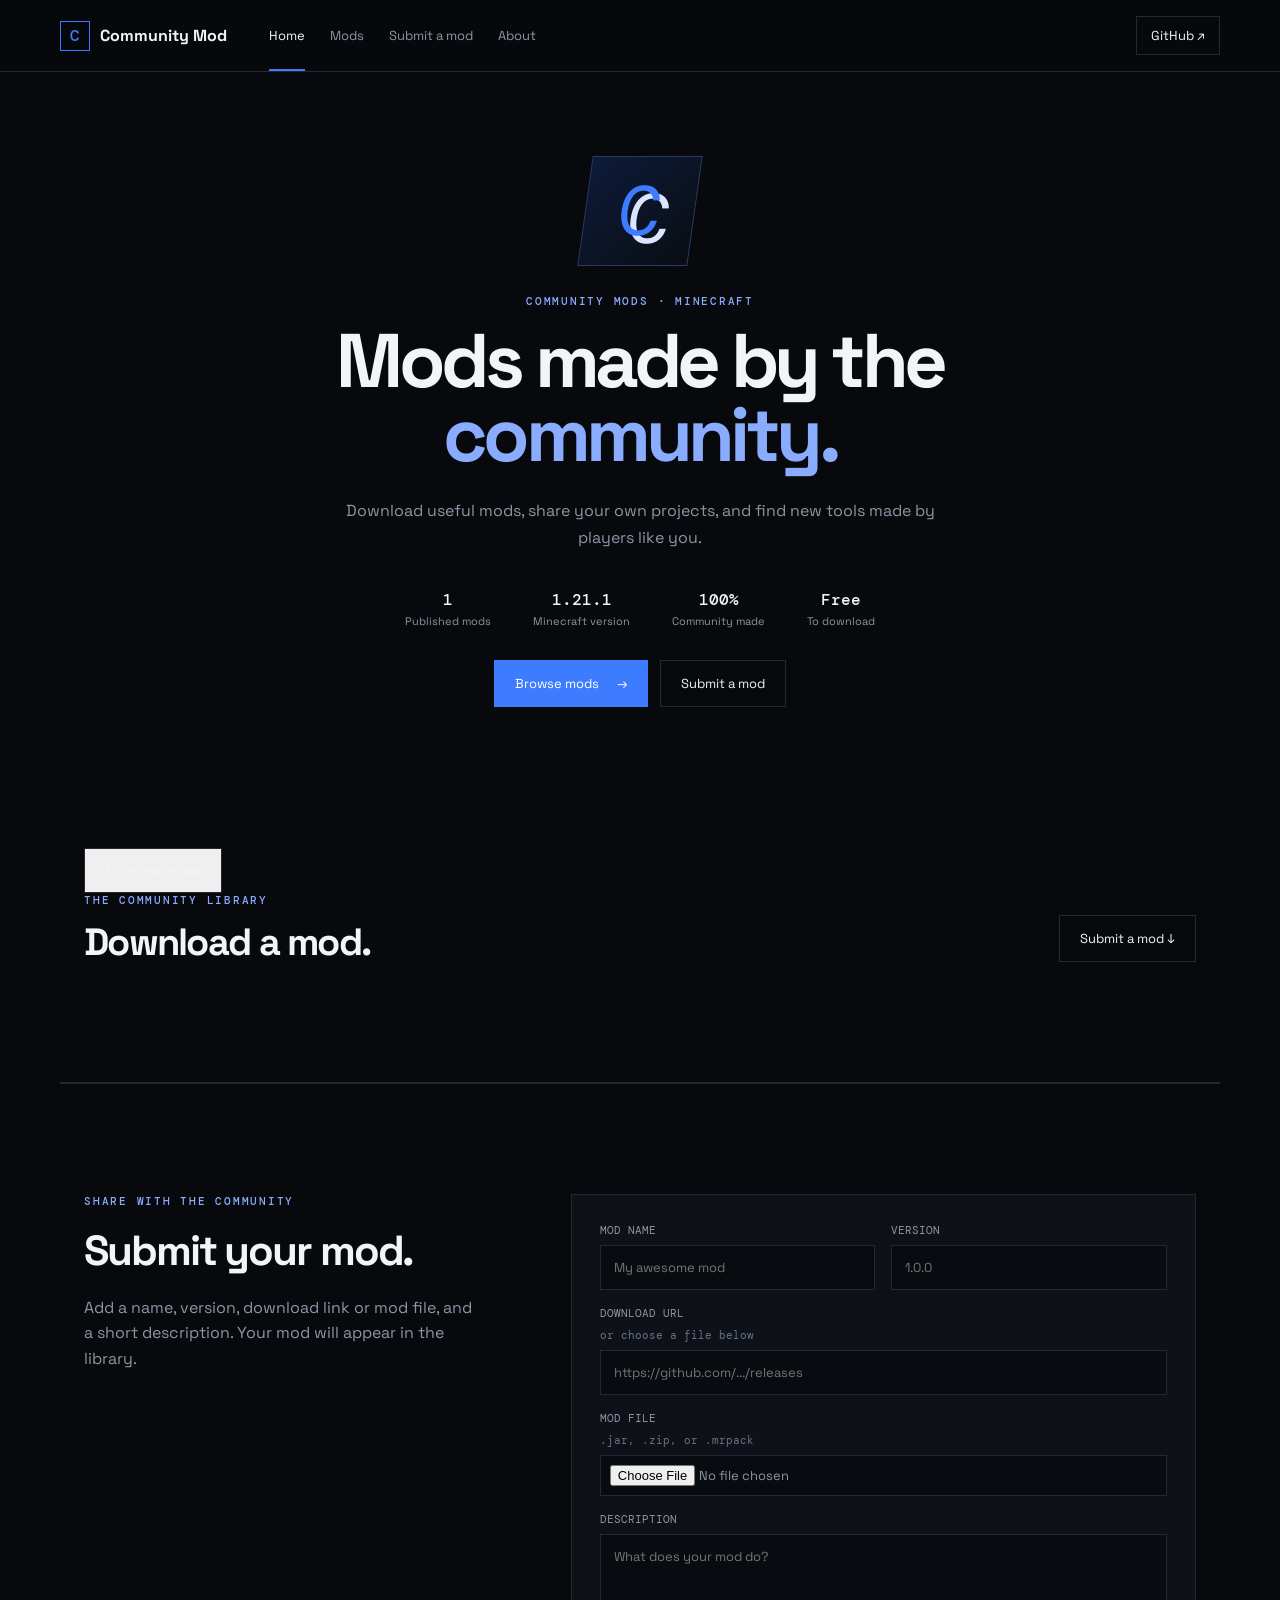
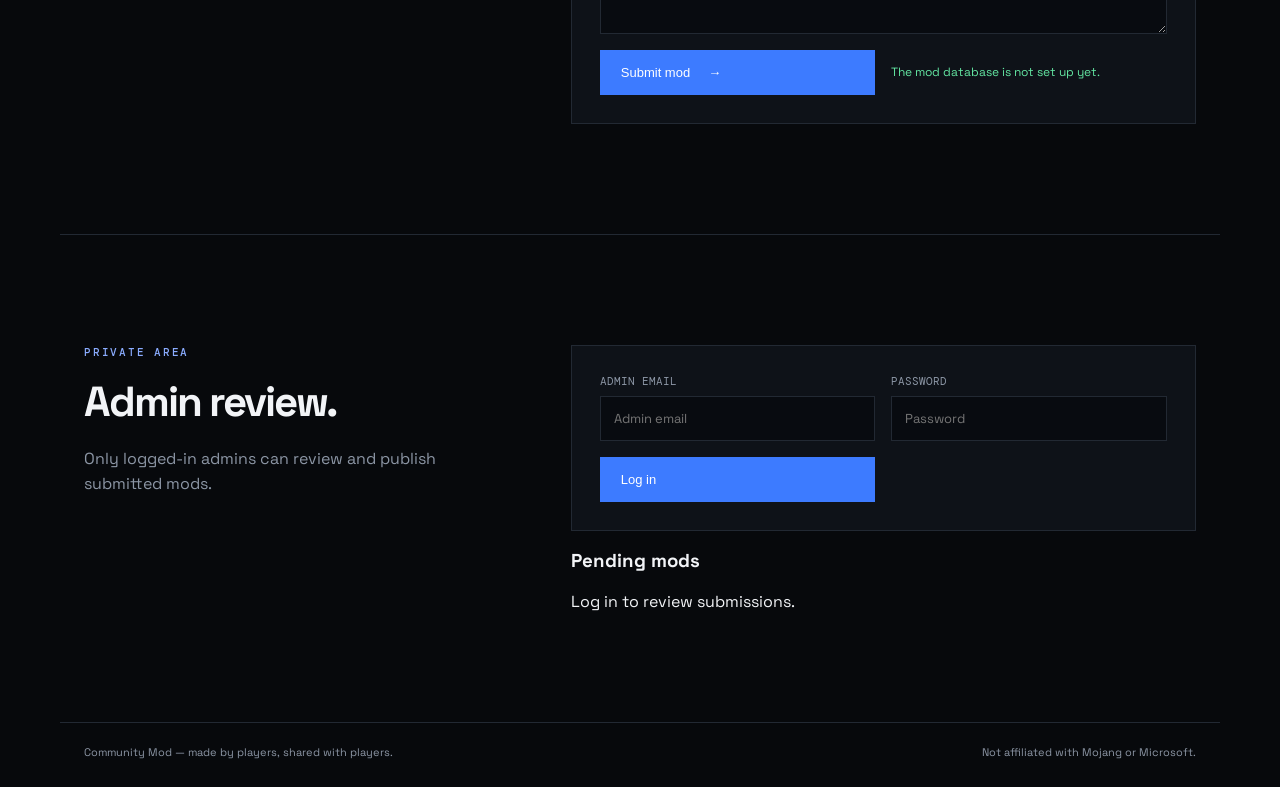
==== index.html @ c3cdc308 "Refresh cached live app code Updated the script version and ensured proper HTML structure." ====
<!doctype html>
<html lang="en">
<head>
  <meta charset="utf-8" /><meta name="viewport" content="width=device-width, initial-scale=1" />
  <meta name="description" content="Community Mod — share and download Minecraft mods." /><title>Community Mod</title>
  <link rel="stylesheet" href="./styles.css" /><link rel="stylesheet" href="./mods.css" /><link rel="stylesheet" href="./submit.css" />
</head>
<body>
  <header class="topbar"><a class="brand" href="#home"><span class="brand-mark">C</span><span>Community Mod</span></a><nav class="nav"><a class="active" href="#home">Home</a><a href="#mods">Mods</a><a href="#submit">Submit a mod</a><a href="#about">About</a><a id="admin-nav" href="#admin" hidden>Admin</a></nav><a class="github-link" href="https://github.com/Alex232324e345/hahah" target="_blank" rel="noreferrer">GitHub ↗</a></header>
  <main>
    <section id="home" class="hero section-shell"><div class="hero-art" aria-hidden="true"><span>C</span></div><p class="eyebrow">COMMUNITY MODS · MINECRAFT</p><h1>Mods made by the<br /><span>community.</span></h1><p class="lede">Download useful mods, share your own projects, and find new tools made by players like you.</p><div class="stats"><div><strong>1</strong><span>Published mods</span></div><div><strong>1.21.1</strong><span>Minecraft version</span></div><div><strong>100%</strong><span>Community made</span></div><div><strong>Free</strong><span>To download</span></div></div><div class="actions"><a class="button primary" href="#mods">Browse mods <span>→</span></a><a class="button ghost" href="#submit">Submit a mod</a></div></section>
    <section id="mods" class="section-shell mods-section"><div class="section-heading"><div><p class="eyebrow">THE COMMUNITY LIBRARY</p><h2>Download a mod.</h2></div><a class="button ghost" href="#submit">Submit a mod ↓</a></div><div id="mod-list" class="mod-list"><article class="mod-card"><div class="mod-icon">SC</div><div class="mod-info"><div class="mod-title"><h3>Sus Chunk Finder</h3><span class="version">v0.1.0</span></div><p>Highlights chunks with likely player activity using growth signals and rotated deepslate detection.</p><div class="tag-row"><span>Meteor</span><span>1.21.1</span><span>Open source</span></div></div><a class="button primary download-button" href="https://github.com/Alex232324e345/hahah/releases" target="_blank" rel="noreferrer">Download ↗</a></article></div></section>
    <section id="submit" class="submit-section section-shell"><div class="submit-copy"><p class="eyebrow">SHARE WITH THE COMMUNITY</p><h2>Submit your mod.</h2><p>Add a name, version, download link or mod file, and a short description. Your mod will appear in the library.</p></div><form id="mod-form" class="mod-form"><label>Mod name<input name="name" required maxlength="50" placeholder="My awesome mod" /></label><label>Version<input name="version" required maxlength="20" placeholder="1.0.0" /></label><label class="full">Download URL <span class="optional">or choose a file below</span><input name="url" type="url" placeholder="https://github.com/.../releases" /></label><label class="full">Mod file <span class="optional">.jar, .zip, or .mrpack</span><input name="file" type="file" accept=".jar,.zip,.mrpack,application/java-archive,application/zip" /></label><label class="full">Description<textarea name="description" required maxlength="180" placeholder="What does your mod do?"></textarea></label><button class="button primary" type="submit">Submit mod <span>→</span></button><p id="form-message" class="form-message" role="status"></p></form></section>
    <section id="admin" class="submit-section section-shell" hidden><div class="submit-copy"><p class="eyebrow">PRIVATE AREA</p><h2>Admin review.</h2><p>Only logged-in admins can review and publish submitted mods.</p></div><div><form id="admin-login" class="mod-form"><label>Admin email<input name="email" type="email" placeholder="Admin email" required /></label><label>Password<input name="password" type="password" placeholder="Password" required /></label><button class="button primary" type="submit">Log in</button><p id="admin-message" class="form-message" role="status"></p></form><div id="admin-review"><h3>Pending mods</h3><div id="pending-mods">Log in to review submissions.</div></div></div></section>
  </main><footer id="about" class="footer section-shell"><span>Community Mod — made by players, shared with players.</span><span>Not affiliated with Mojang or Microsoft.</span></footer><script src="./app.js?v=4"></script>
</body></html>
---- styles.css ----
@import url('https://fonts.googleapis.com/css2?family=DM+Mono:wght@400;500&family=Space+Grotesk:wght@400;500;600;700&display=swap');
:root{--bg:#07090c;--panel:#0e1218;--line:#222933;--muted:#8c96a5;--text:#f2f4f7;--blue:#3d7bff;--blue2:#8aacff;--green:#63e6a2}*{box-sizing:border-box}html{scroll-behavior:smooth}body{margin:0;background:var(--bg);color:var(--text);font-family:'Space Grotesk',system-ui,sans-serif}a{color:inherit;text-decoration:none}.topbar{height:72px;border-bottom:1px solid var(--line);display:flex;align-items:center;gap:42px;padding:0 max(24px,calc((100vw - 1160px)/2));position:sticky;top:0;background:rgba(7,9,12,.9);backdrop-filter:blur(16px);z-index:10}.brand{display:flex;align-items:center;gap:10px;font-weight:700;white-space:nowrap}.brand-mark{display:grid;place-items:center;width:30px;height:30px;border:1px solid var(--blue);color:var(--blue);font-family:'DM Mono',monospace;font-weight:500}.nav{display:flex;gap:25px;align-items:center;flex:1}.nav a,.github-link{font-size:13px;color:var(--muted);transition:color .2s}.nav a:hover,.nav a.active,.github-link:hover{color:var(--text)}.nav a.active{position:relative}.nav a.active:after{content:'';position:absolute;left:0;right:0;height:2px;background:var(--blue);bottom:-27px}.github-link{border:1px solid var(--line);padding:10px 14px;color:var(--text)}.section-shell{max-width:1160px;margin:auto;padding-left:24px;padding-right:24px}.hero{text-align:center;min-height:700px;padding-top:84px}.hero-art{margin:0 auto 28px;width:110px;height:110px;display:grid;place-items:center;font-family:'DM Mono',monospace;font-size:70px;color:var(--blue);text-shadow:10px 8px 0 #dce5ff;border:1px solid #293b61;transform:skew(-8deg);background:linear-gradient(135deg,#0d1b3a,#0a0d12)}.eyebrow{font:500 11px 'DM Mono',monospace;letter-spacing:.16em;color:var(--blue2);text-transform:uppercase;margin:0 0 16px}.hero h1{font-size:clamp(42px,7vw,76px);line-height:.98;letter-spacing:-.06em;margin:0 auto 24px;max-width:800px}.hero h1 span{color:var(--blue2)}.lede{color:var(--muted);line-height:1.7;max-width:590px;margin:0 auto;font-size:16px}.stats{display:flex;justify-content:center;gap:42px;margin:38px 0 32px}.stats div{display:grid;gap:4px}.stats strong{font:500 16px 'DM Mono',monospace}.stats span{font-size:11px;color:var(--muted)}.actions{display:flex;justify-content:center;gap:12px}.button{display:inline-flex;align-items:center;gap:18px;padding:14px 20px;border:1px solid var(--line);font-size:13px;transition:transform .2s,border-color .2s,background .2s}.button:hover{transform:translateY(-2px);border-color:#46649c}.button.primary{background:var(--blue);border-color:var(--blue);color:#fff}.button.primary:hover{background:#568bff}.button.ghost{color:var(--text)}.feature-section{padding-top:76px;padding-bottom:120px}.section-heading{display:flex;justify-content:space-between;align-items:end;gap:20px;margin-bottom:30px}.section-heading h2,.scanner h2,.download h2{font-size:38px;letter-spacing:-.045em;line-height:1.02;margin:0}.feature-grid{display:grid;grid-template-columns:repeat(3,1fr);gap:14px}.feature-card{border:1px solid var(--line);background:var(--panel);padding:26px;min-height:260px;display:flex;flex-direction:column}.feature-card.accent{border-color:#244d9d;background:linear-gradient(145deg,#101a31,#0e1218)}.feature-number{font:500 12px 'DM Mono',monospace;color:var(--blue2);margin-bottom:50px}.feature-card h3{font-size:22px;margin:0 0 12px}.feature-card p,.scanner p,.download p{color:var(--muted);line-height:1.6;font-size:14px;margin:0}.tag-row{display:flex;gap:8px;margin-top:auto;flex-wrap:wrap}.tag-row span{font:11px 'DM Mono',monospace;color:#aeb9c9;border:1px solid var(--line);padding:6px 8px}.scanner{border-top:1px solid var(--line);border-bottom:1px solid var(--line);display:grid;grid-template-columns:1fr 1fr;gap:80px;align-items:center;padding-top:100px;padding-bottom:100px}.scanner h2{margin-bottom:22px}.scanner p{max-width:430px;margin-bottom:24px}.text-link{font:13px 'DM Mono',monospace;color:var(--blue2)}.scanner-panel{border:1px solid var(--line);background:#0a0d12;padding:18px;box-shadow:0 20px 70px rgba(0,0,0,.25)}.panel-top,.panel-bottom{display:flex;justify-content:space-between;color:var(--muted);font:11px 'DM Mono',monospace}.live-dot{color:var(--green)}.map-grid{display:grid;grid-template-columns:repeat(6,1fr);gap:5px;margin:22px 0}.map-grid i{aspect-ratio:1;background:#131a22;border:1px solid #1d2935}.map-grid i.sus{background:rgba(61,123,255,.28);border-color:var(--blue)}.map-grid i.target{background:rgba(99,230,162,.23);border-color:var(--green);box-shadow:0 0 16px rgba(99,230,162,.25)}.panel-bottom b{color:var(--text);font-weight:400}.panel-bottom .blue{color:var(--blue2)}.download{padding-top:100px;padding-bottom:100px}.download-card{border:1px solid #244d9d;background:linear-gradient(120deg,#0f1d3c,#10141b 70%);display:flex;justify-content:space-between;gap:30px;padding:44px}.download h2{margin-bottom:18px}.download p{max-width:470px}.download-actions{display:flex;flex-direction:column;gap:10px;align-items:flex-start;justify-content:center;min-width:220px}.download-actions small{color:var(--muted);font:10px 'DM Mono',monospace;margin-top:8px}.footer{border-top:1px solid var(--line);display:flex;justify-content:space-between;padding-top:22px;padding-bottom:28px;font-size:11px;color:var(--muted)}@media(max-width:800px){.topbar{gap:16px}.nav{display:none}.github-link{margin-left:auto}.hero{padding-top:65px;min-height:auto;padding-bottom:90px}.stats{gap:18px;flex-wrap:wrap}.feature-grid,.scanner{grid-template-columns:1fr}.scanner{gap:40px}.download-card{display:block;padding:28px}.download-actions{margin-top:28px}.footer{display:block}.footer span{display:block;margin-bottom:8px}.section-heading{display:block}.section-heading h2{margin-top:12px}}@media(max-width:480px){.topbar{padding:0 16px}.brand{font-size:13px}.github-link{font-size:11px;padding:8px}.hero h1{font-size:44px}.stats{display:grid;grid-template-columns:1fr 1fr}.section-shell{padding-left:16px;padding-right:16px}.hero-art{width:86px;height:86px;font-size:54px}.actions{flex-direction:column}.button{justify-content:center}}
---- mods.css ----
.mods-section{padding-top:76px;padding-bottom:90px;border-bottom:1px solid var(--line)}
.mod-list{display:grid;gap:14px}.mod-card{display:flex;align-items:center;gap:22px;border:1px solid #244d9d;background:linear-gradient(110deg,#0f1d3c,#0e1218 68%);padding:22px}.mod-icon{display:grid;place-items:center;flex:0 0 64px;height:64px;background:#101a31;border:1px solid var(--blue);color:var(--blue2);font:500 16px 'DM Mono',monospace}.mod-info{flex:1}.mod-title{display:flex;align-items:center;gap:12px}.mod-title h3{font-size:20px;margin:0}.version{font:11px 'DM Mono',monospace;color:var(--green);border:1px solid #255c46;padding:5px 7px}.mod-info p{color:var(--muted);font-size:14px;line-height:1.5;margin:8px 0 13px}.download-button{white-space:nowrap}.empty-mod{display:flex;align-items:center;gap:18px;border:1px dashed var(--line);padding:20px 22px;color:var(--muted)}.empty-mod>span{font-size:28px;color:var(--blue2)}.empty-mod strong{display:block;color:var(--text);font-size:14px}.empty-mod p{font-size:12px;margin:5px 0 0}.empty-mod .text-link{margin-left:auto;white-space:nowrap}
@media(max-width:800px){.mod-card{align-items:flex-start;flex-wrap:wrap}.download-button{margin-left:86px}.empty-mod{align-items:flex-start;flex-wrap:wrap}.empty-mod .text-link{margin-left:0}}
---- submit.css ----
.submit-section{display:grid;grid-template-columns:.8fr 1.2fr;gap:70px;padding-top:110px;padding-bottom:110px;border-top:1px solid var(--line)}.submit-copy h2{font-size:42px;letter-spacing:-.05em;margin:0 0 18px}.submit-copy>p:last-child{max-width:390px;color:var(--muted);line-height:1.6}.mod-form{display:grid;grid-template-columns:1fr 1fr;gap:16px;padding:28px;border:1px solid var(--line);background:var(--panel)}.mod-form label{display:grid;gap:8px;color:var(--muted);font:11px 'DM Mono',monospace;text-transform:uppercase}.mod-form label.full{grid-column:1/-1}.mod-form input,.mod-form textarea{width:100%;border:1px solid var(--line);background:#080b10;color:var(--text);padding:13px;font:13px 'Space Grotesk',sans-serif;outline:none}.mod-form input[type=file]{padding:9px;color:var(--muted)}.mod-form textarea{min-height:100px;resize:vertical}.mod-form input:focus,.mod-form textarea:focus{border-color:var(--blue)}.optional{color:#667384;text-transform:none}.form-message{color:var(--green);font-size:12px;align-self:center;margin:0}.user-mod{border-color:#315dba}
@media(max-width:800px){.submit-section{grid-template-columns:1fr;gap:35px}.mod-form{grid-template-columns:1fr}.mod-form label.full{grid-column:auto}}
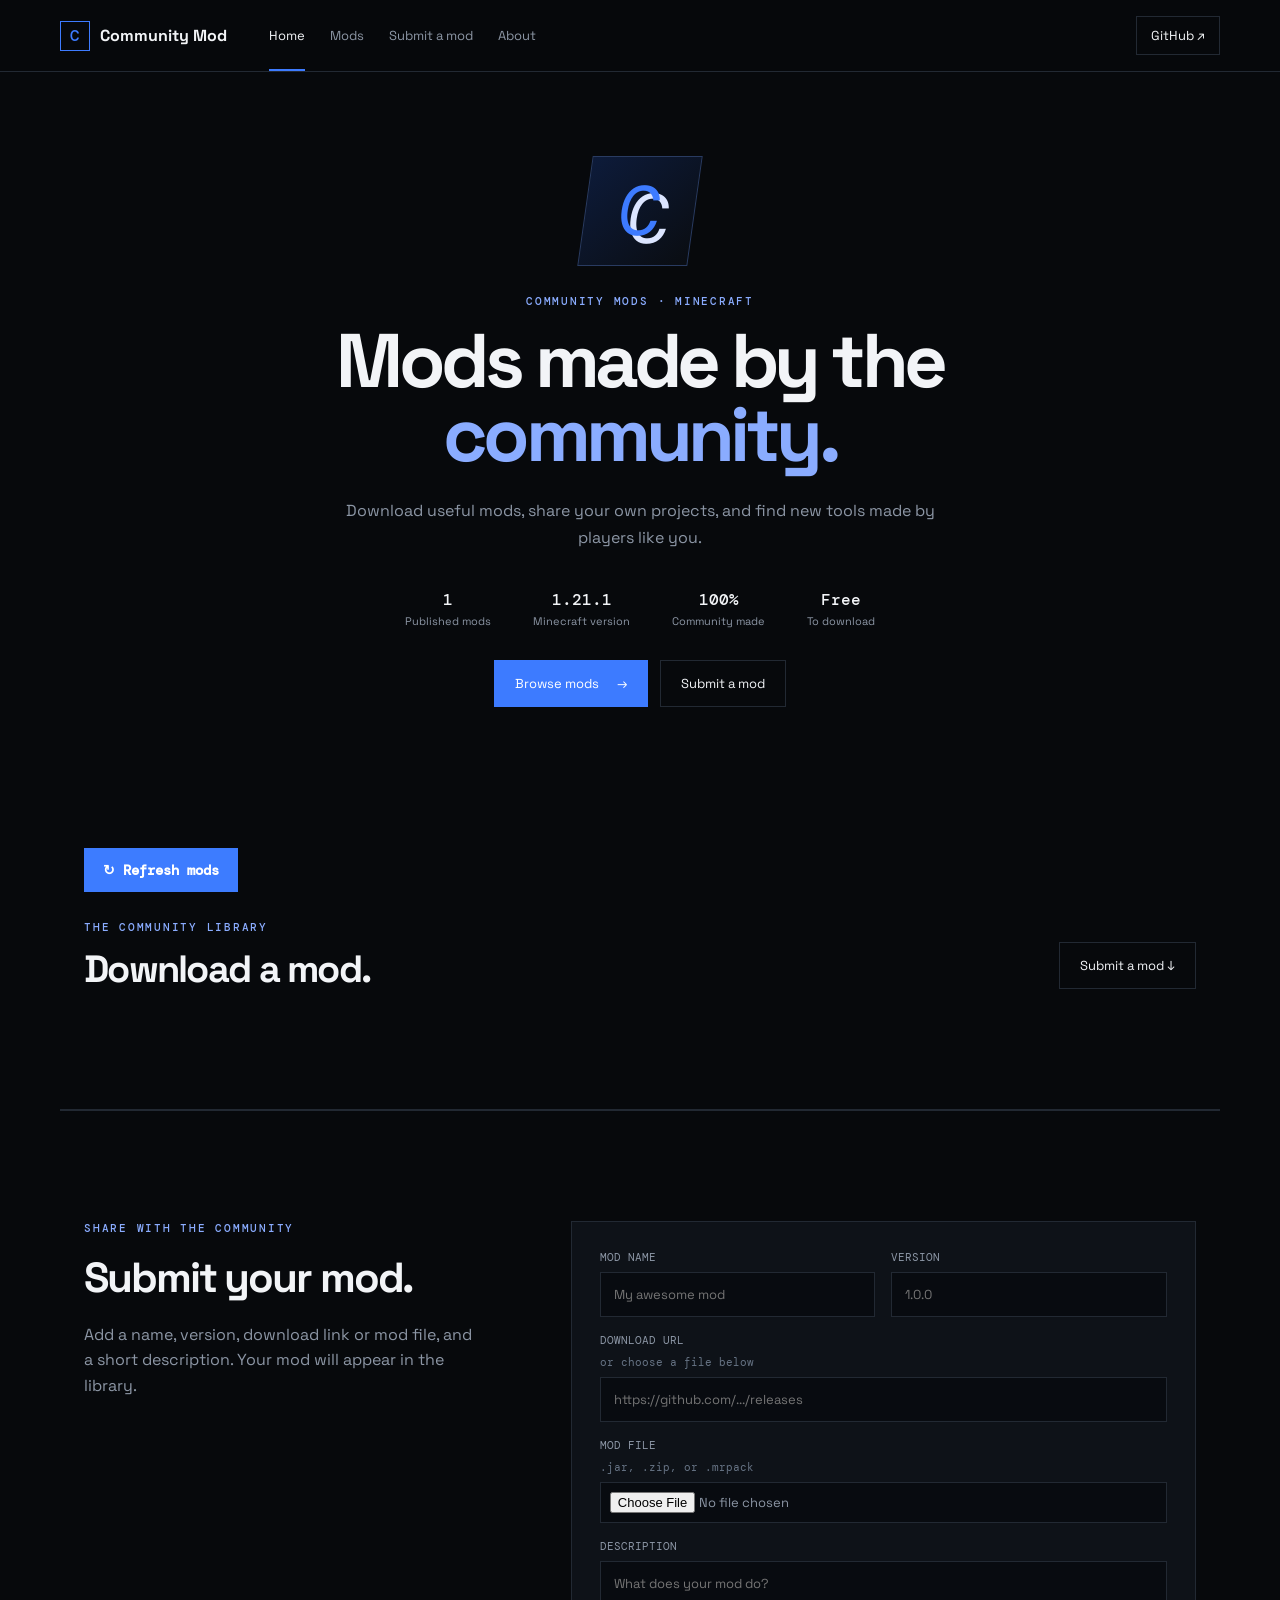
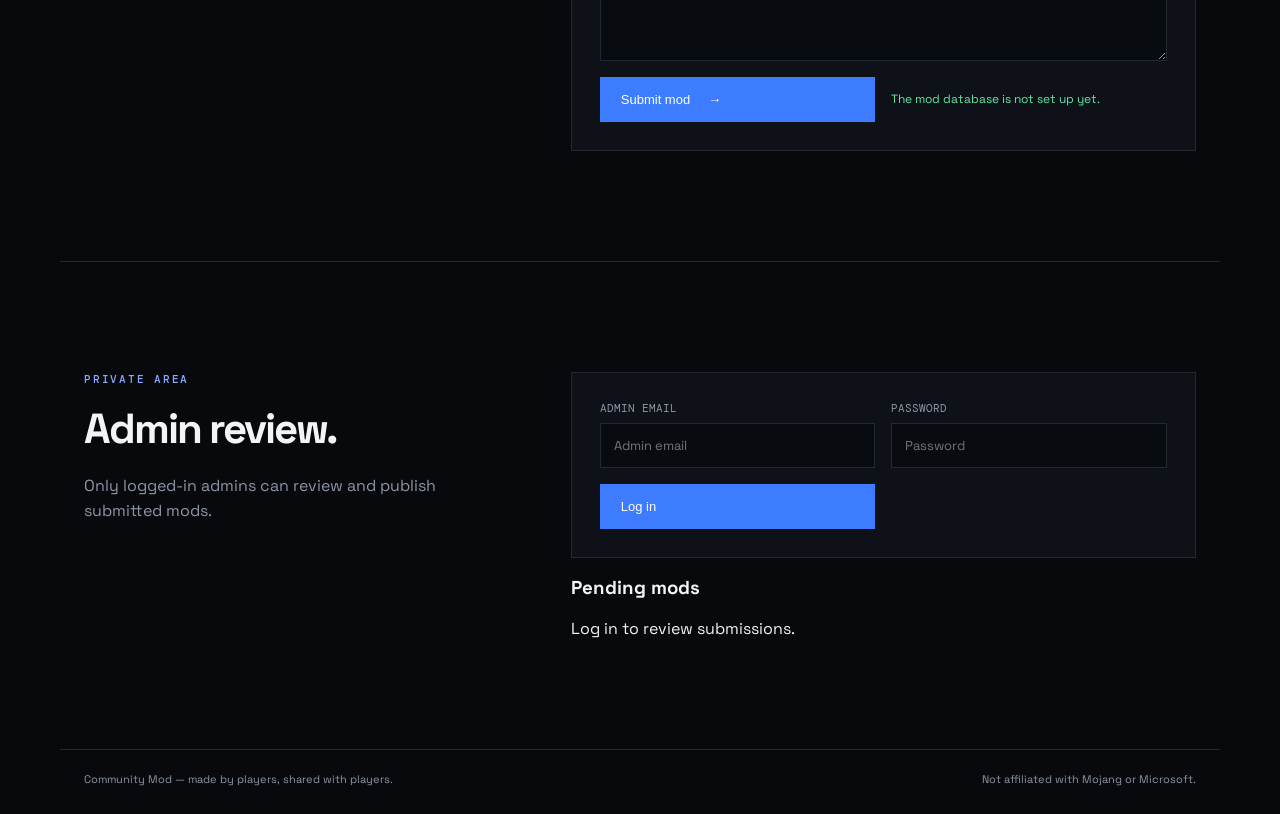
==== commit 2a27bb7e: "Update app.js version and fix neLoad styled refresh buttonwline in index.html Updated the script ver" ====
--- a/index.html
+++ b/index.html
@@ -12,5 +12,5 @@
     <section id="mods" class="section-shell mods-section"><div class="section-heading"><div><p class="eyebrow">THE COMMUNITY LIBRARY</p><h2>Download a mod.</h2></div><a class="button ghost" href="#submit">Submit a mod ↓</a></div><div id="mod-list" class="mod-list"><article class="mod-card"><div class="mod-icon">SC</div><div class="mod-info"><div class="mod-title"><h3>Sus Chunk Finder</h3><span class="version">v0.1.0</span></div><p>Highlights chunks with likely player activity using growth signals and rotated deepslate detection.</p><div class="tag-row"><span>Meteor</span><span>1.21.1</span><span>Open source</span></div></div><a class="button primary download-button" href="https://github.com/Alex232324e345/hahah/releases" target="_blank" rel="noreferrer">Download ↗</a></article></div></section>
     <section id="submit" class="submit-section section-shell"><div class="submit-copy"><p class="eyebrow">SHARE WITH THE COMMUNITY</p><h2>Submit your mod.</h2><p>Add a name, version, download link or mod file, and a short description. Your mod will appear in the library.</p></div><form id="mod-form" class="mod-form"><label>Mod name<input name="name" required maxlength="50" placeholder="My awesome mod" /></label><label>Version<input name="version" required maxlength="20" placeholder="1.0.0" /></label><label class="full">Download URL <span class="optional">or choose a file below</span><input name="url" type="url" placeholder="https://github.com/.../releases" /></label><label class="full">Mod file <span class="optional">.jar, .zip, or .mrpack</span><input name="file" type="file" accept=".jar,.zip,.mrpack,application/java-archive,application/zip" /></label><label class="full">Description<textarea name="description" required maxlength="180" placeholder="What does your mod do?"></textarea></label><button class="button primary" type="submit">Submit mod <span>→</span></button><p id="form-message" class="form-message" role="status"></p></form></section>
     <section id="admin" class="submit-section section-shell" hidden><div class="submit-copy"><p class="eyebrow">PRIVATE AREA</p><h2>Admin review.</h2><p>Only logged-in admins can review and publish submitted mods.</p></div><div><form id="admin-login" class="mod-form"><label>Admin email<input name="email" type="email" placeholder="Admin email" required /></label><label>Password<input name="password" type="password" placeholder="Password" required /></label><button class="button primary" type="submit">Log in</button><p id="admin-message" class="form-message" role="status"></p></form><div id="admin-review"><h3>Pending mods</h3><div id="pending-mods">Log in to review submissions.</div></div></div></section>
-  </main><footer id="about" class="footer section-shell"><span>Community Mod — made by players, shared with players.</span><span>Not affiliated with Mojang or Microsoft.</span></footer><script src="./app.js?v=4"></script>
+  </main><footer id="about" class="footer section-shell"><span>Community Mod — made by players, shared with players.</span><span>Not affiliated with Mojang or Microsoft.</span></footer><script src="./app.js?v=5"></script>
 </body></html>
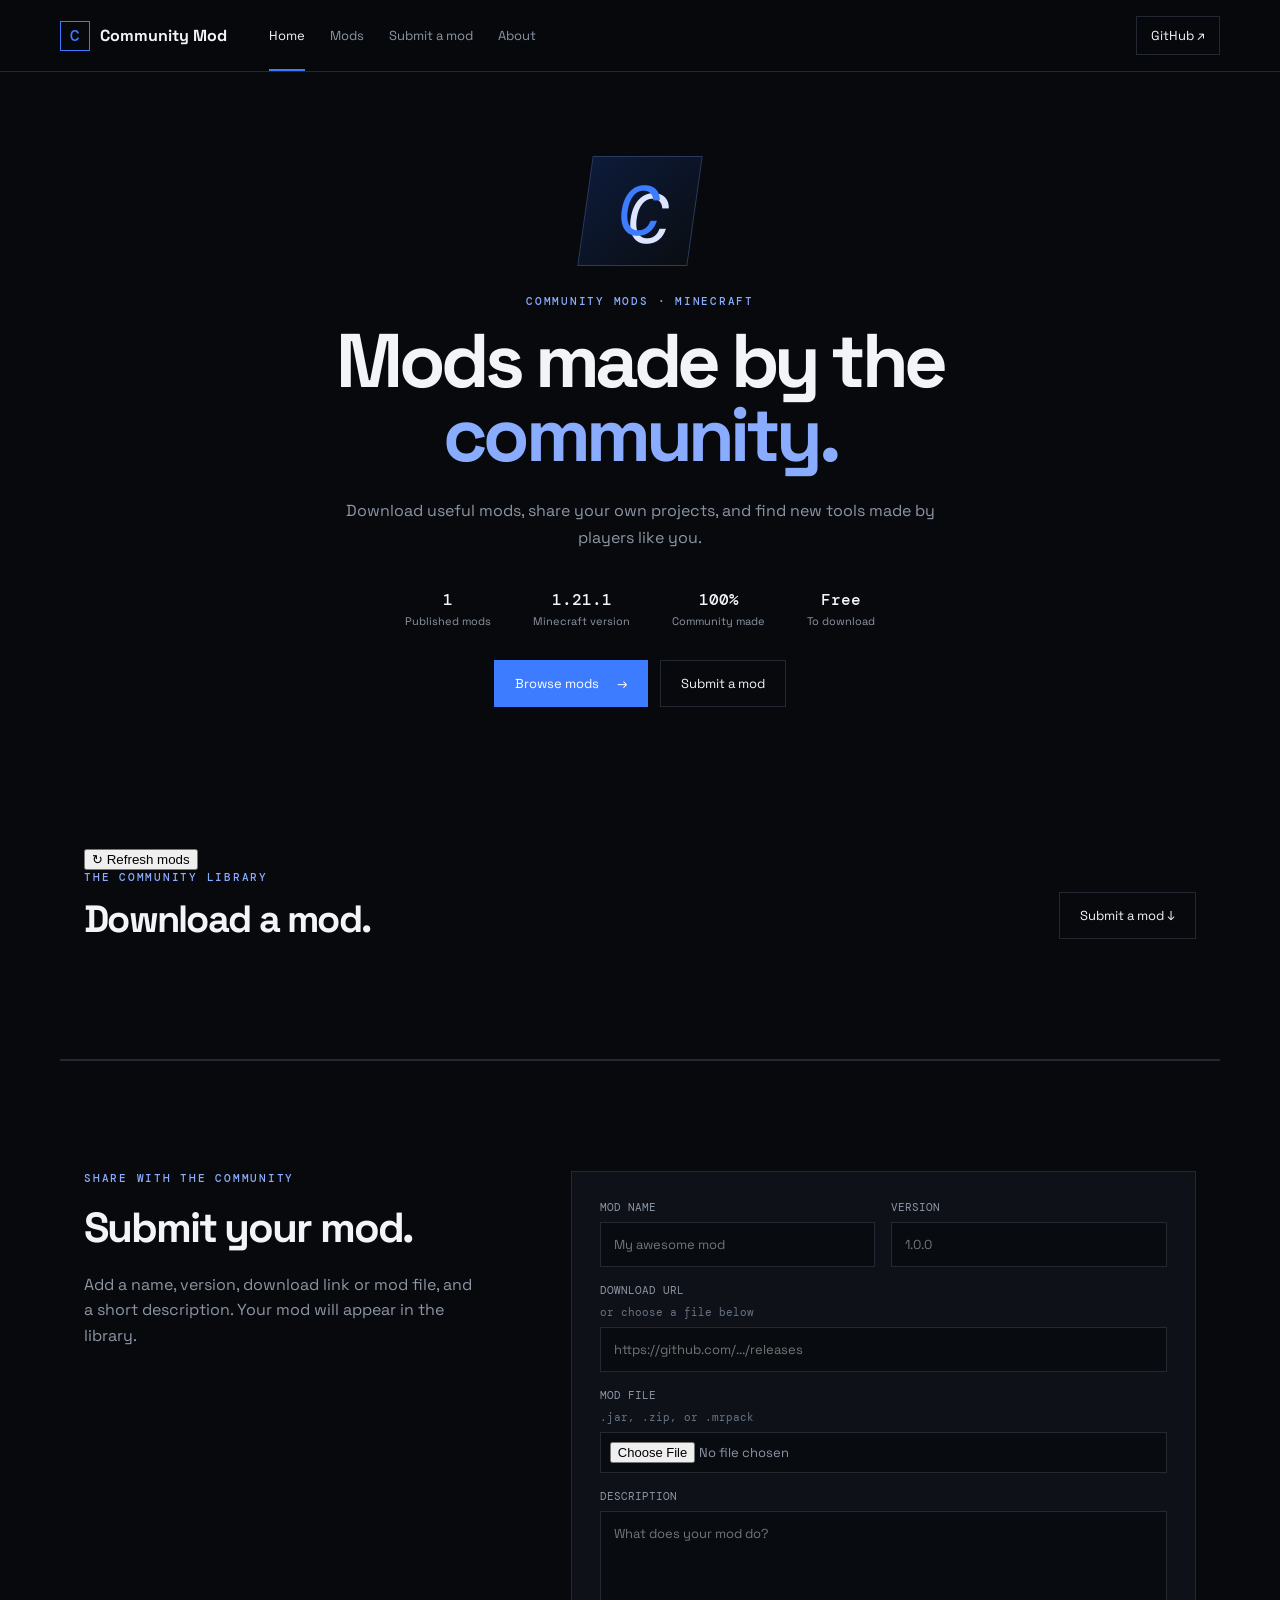
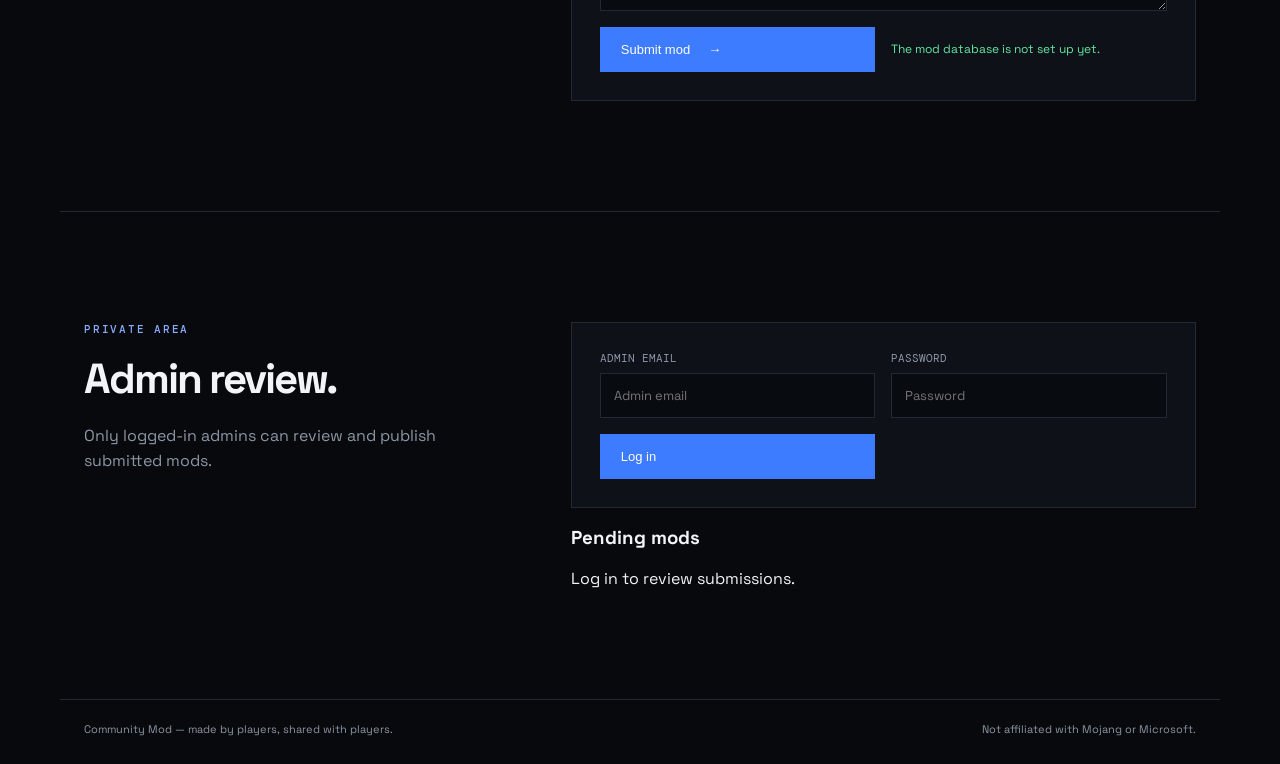
==== commit 3b34afdf: "Load hardened frontend" ====
--- a/index.html
+++ b/index.html
@@ -1,16 +1 @@
-<!doctype html>
-<html lang="en">
-<head>
-  <meta charset="utf-8" /><meta name="viewport" content="width=device-width, initial-scale=1" />
-  <meta name="description" content="Community Mod — share and download Minecraft mods." /><title>Community Mod</title>
-  <link rel="stylesheet" href="./styles.css" /><link rel="stylesheet" href="./mods.css" /><link rel="stylesheet" href="./submit.css" />
-</head>
-<body>
-  <header class="topbar"><a class="brand" href="#home"><span class="brand-mark">C</span><span>Community Mod</span></a><nav class="nav"><a class="active" href="#home">Home</a><a href="#mods">Mods</a><a href="#submit">Submit a mod</a><a href="#about">About</a><a id="admin-nav" href="#admin" hidden>Admin</a></nav><a class="github-link" href="https://github.com/Alex232324e345/hahah" target="_blank" rel="noreferrer">GitHub ↗</a></header>
-  <main>
-    <section id="home" class="hero section-shell"><div class="hero-art" aria-hidden="true"><span>C</span></div><p class="eyebrow">COMMUNITY MODS · MINECRAFT</p><h1>Mods made by the<br /><span>community.</span></h1><p class="lede">Download useful mods, share your own projects, and find new tools made by players like you.</p><div class="stats"><div><strong>1</strong><span>Published mods</span></div><div><strong>1.21.1</strong><span>Minecraft version</span></div><div><strong>100%</strong><span>Community made</span></div><div><strong>Free</strong><span>To download</span></div></div><div class="actions"><a class="button primary" href="#mods">Browse mods <span>→</span></a><a class="button ghost" href="#submit">Submit a mod</a></div></section>
-    <section id="mods" class="section-shell mods-section"><div class="section-heading"><div><p class="eyebrow">THE COMMUNITY LIBRARY</p><h2>Download a mod.</h2></div><a class="button ghost" href="#submit">Submit a mod ↓</a></div><div id="mod-list" class="mod-list"><article class="mod-card"><div class="mod-icon">SC</div><div class="mod-info"><div class="mod-title"><h3>Sus Chunk Finder</h3><span class="version">v0.1.0</span></div><p>Highlights chunks with likely player activity using growth signals and rotated deepslate detection.</p><div class="tag-row"><span>Meteor</span><span>1.21.1</span><span>Open source</span></div></div><a class="button primary download-button" href="https://github.com/Alex232324e345/hahah/releases" target="_blank" rel="noreferrer">Download ↗</a></article></div></section>
-    <section id="submit" class="submit-section section-shell"><div class="submit-copy"><p class="eyebrow">SHARE WITH THE COMMUNITY</p><h2>Submit your mod.</h2><p>Add a name, version, download link or mod file, and a short description. Your mod will appear in the library.</p></div><form id="mod-form" class="mod-form"><label>Mod name<input name="name" required maxlength="50" placeholder="My awesome mod" /></label><label>Version<input name="version" required maxlength="20" placeholder="1.0.0" /></label><label class="full">Download URL <span class="optional">or choose a file below</span><input name="url" type="url" placeholder="https://github.com/.../releases" /></label><label class="full">Mod file <span class="optional">.jar, .zip, or .mrpack</span><input name="file" type="file" accept=".jar,.zip,.mrpack,application/java-archive,application/zip" /></label><label class="full">Description<textarea name="description" required maxlength="180" placeholder="What does your mod do?"></textarea></label><button class="button primary" type="submit">Submit mod <span>→</span></button><p id="form-message" class="form-message" role="status"></p></form></section>
-    <section id="admin" class="submit-section section-shell" hidden><div class="submit-copy"><p class="eyebrow">PRIVATE AREA</p><h2>Admin review.</h2><p>Only logged-in admins can review and publish submitted mods.</p></div><div><form id="admin-login" class="mod-form"><label>Admin email<input name="email" type="email" placeholder="Admin email" required /></label><label>Password<input name="password" type="password" placeholder="Password" required /></label><button class="button primary" type="submit">Log in</button><p id="admin-message" class="form-message" role="status"></p></form><div id="admin-review"><h3>Pending mods</h3><div id="pending-mods">Log in to review submissions.</div></div></div></section>
-  </main><footer id="about" class="footer section-shell"><span>Community Mod — made by players, shared with players.</span><span>Not affiliated with Mojang or Microsoft.</span></footer><script src="./app.js?v=5"></script>
-</body></html>
+<!doctype html><html lang="en"><head><meta charset="utf-8"><meta name="viewport" content="width=device-width,initial-scale=1"><meta name="description" content="Community Mod — share and download Minecraft mods."><title>Community Mod</title><link rel="stylesheet" href="./styles.css"><link rel="stylesheet" href="./mods.css"><link rel="stylesheet" href="./submit.css"></head><body><header class="topbar"><a class="brand" href="#home"><span class="brand-mark">C</span><span>Community Mod</span></a><nav class="nav"><a class="active" href="#home">Home</a><a href="#mods">Mods</a><a href="#submit">Submit a mod</a><a href="#about">About</a><a id="admin-nav" href="#admin" hidden>Admin</a></nav><a class="github-link" href="https://github.com/Alex232324e345/hahah" target="_blank" rel="noreferrer">GitHub ↗</a></header><main><section id="home" class="hero section-shell"><div class="hero-art" aria-hidden="true"><span>C</span></div><p class="eyebrow">COMMUNITY MODS · MINECRAFT</p><h1>Mods made by the<br><span>community.</span></h1><p class="lede">Download useful mods, share your own projects, and find new tools made by players like you.</p><div class="stats"><div><strong>1</strong><span>Published mods</span></div><div><strong>1.21.1</strong><span>Minecraft version</span></div><div><strong>100%</strong><span>Community made</span></div><div><strong>Free</strong><span>To download</span></div></div><div class="actions"><a class="button primary" href="#mods">Browse mods <span>→</span></a><a class="button ghost" href="#submit">Submit a mod</a></div></section><section id="mods" class="section-shell mods-section"><div class="section-heading"><div><p class="eyebrow">THE COMMUNITY LIBRARY</p><h2>Download a mod.</h2></div><a class="button ghost" href="#submit">Submit a mod ↓</a></div><div id="mod-list" class="mod-list"><article class="mod-card"><div class="mod-icon">SC</div><div class="mod-info"><div class="mod-title"><h3>Sus Chunk Finder</h3><span class="version">v0.1.0</span></div><p>Highlights chunks with likely player activity using growth signals and rotated deepslate detection.</p><div class="tag-row"><span>Meteor</span><span>1.21.1</span><span>Open source</span></div></div><a class="button primary download-button" href="https://github.com/Alex232324e345/hahah/releases" target="_blank" rel="noreferrer">Download ↗</a></article></div></section><section id="submit" class="submit-section section-shell"><div class="submit-copy"><p class="eyebrow">SHARE WITH THE COMMUNITY</p><h2>Submit your mod.</h2><p>Add a name, version, download link or mod file, and a short description. Your mod will appear in the library.</p></div><form id="mod-form" class="mod-form"><label>Mod name<input name="name" required maxlength="50" placeholder="My awesome mod"></label><label>Version<input name="version" required maxlength="20" placeholder="1.0.0"></label><label class="full">Download URL <span class="optional">or choose a file below</span><input name="url" type="url" placeholder="https://github.com/.../releases"></label><label class="full">Mod file <span class="optional">.jar, .zip, or .mrpack</span><input name="file" type="file" accept=".jar,.zip,.mrpack,application/java-archive,application/zip"></label><label class="full">Description<textarea name="description" required maxlength="180" placeholder="What does your mod do?"></textarea></label><button class="button primary" type="submit">Submit mod <span>→</span></button><p id="form-message" class="form-message" role="status"></p></form></section><section id="admin" class="submit-section section-shell" hidden><div class="submit-copy"><p class="eyebrow">PRIVATE AREA</p><h2>Admin review.</h2><p>Only logged-in admins can review and publish submitted mods.</p></div><div><form id="admin-login" class="mod-form"><label>Admin email<input name="email" type="email" placeholder="Admin email" required></label><label>Password<input name="password" type="password" placeholder="Password" required></label><button class="button primary" type="submit">Log in</button><p id="admin-message" class="form-message" role="status"></p></form><div id="admin-review"><h3>Pending mods</h3><div id="pending-mods">Log in to review submissions.</div></div></div></section></main><footer id="about" class="footer section-shell"><span>Community Mod — made by players, shared with players.</span><span>Not affiliated with Mojang or Microsoft.</span></footer><script src="./app.js?v=7"></script></body></html>
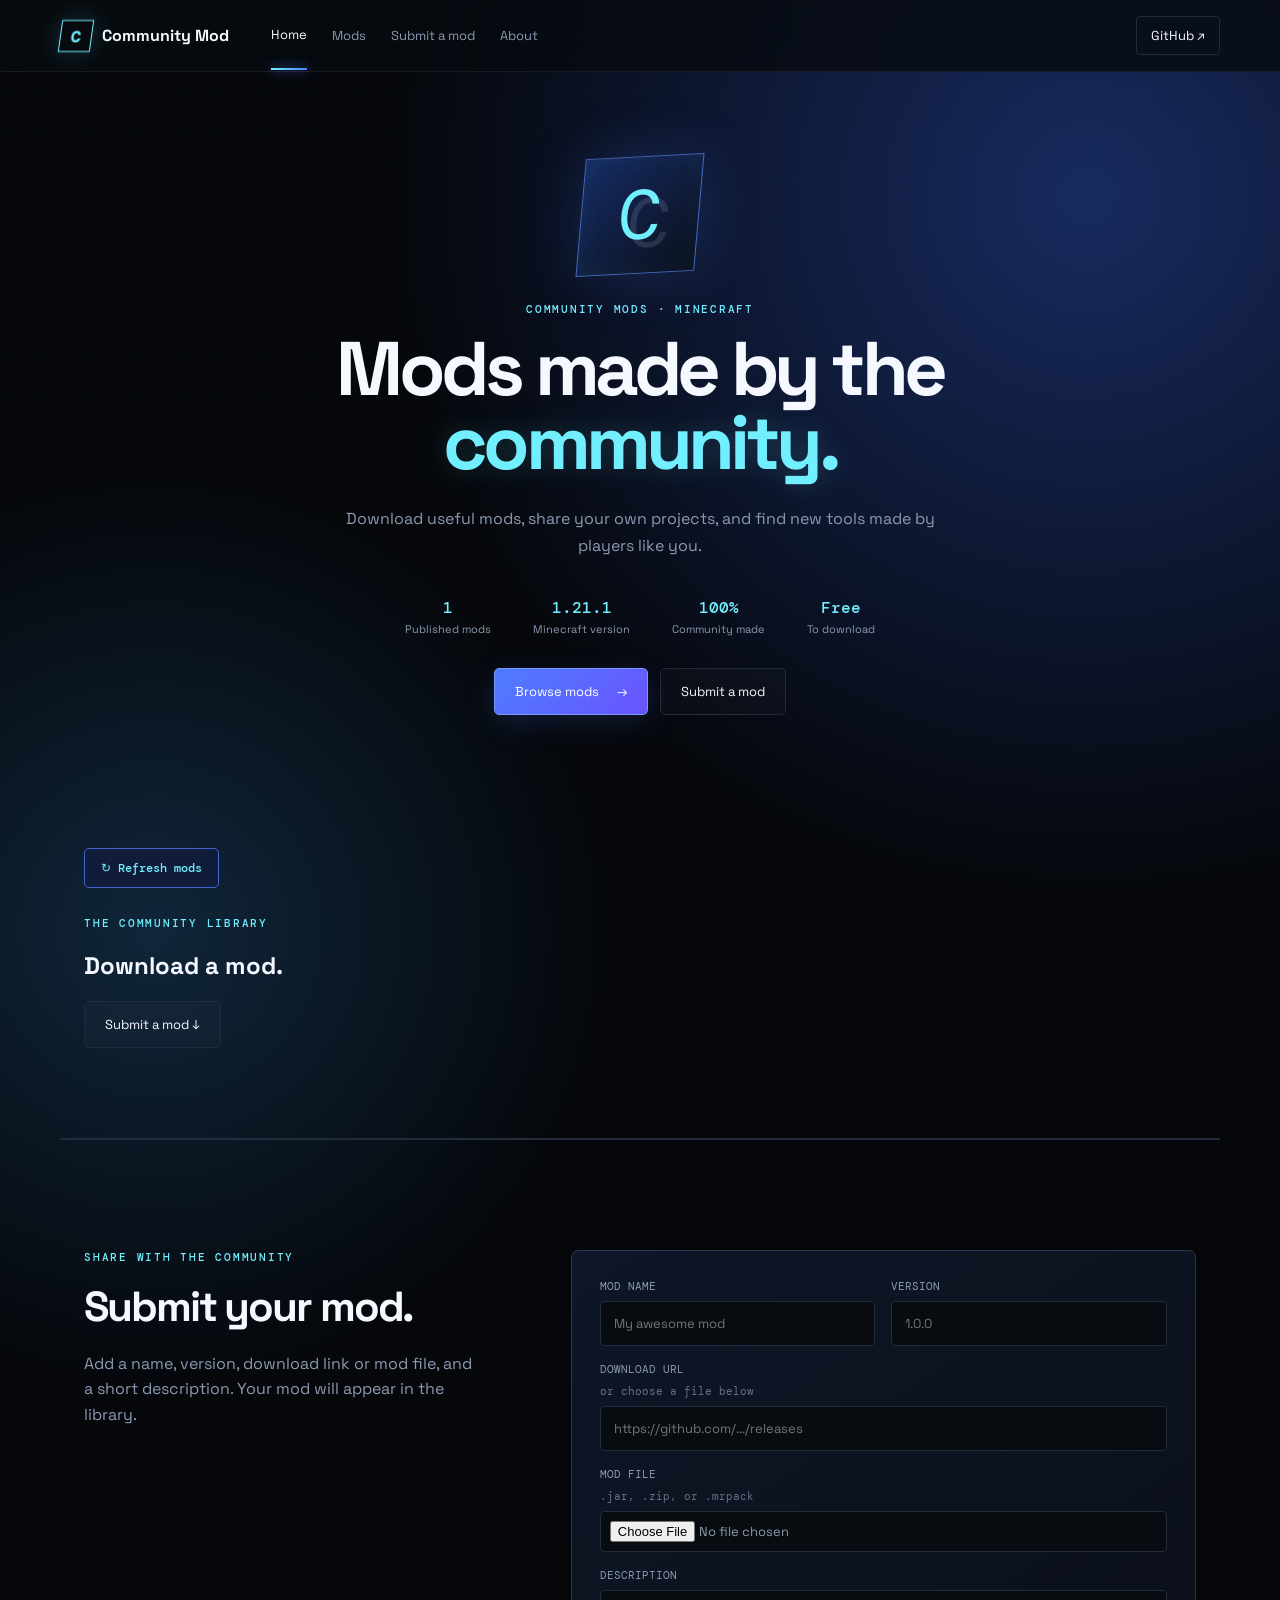
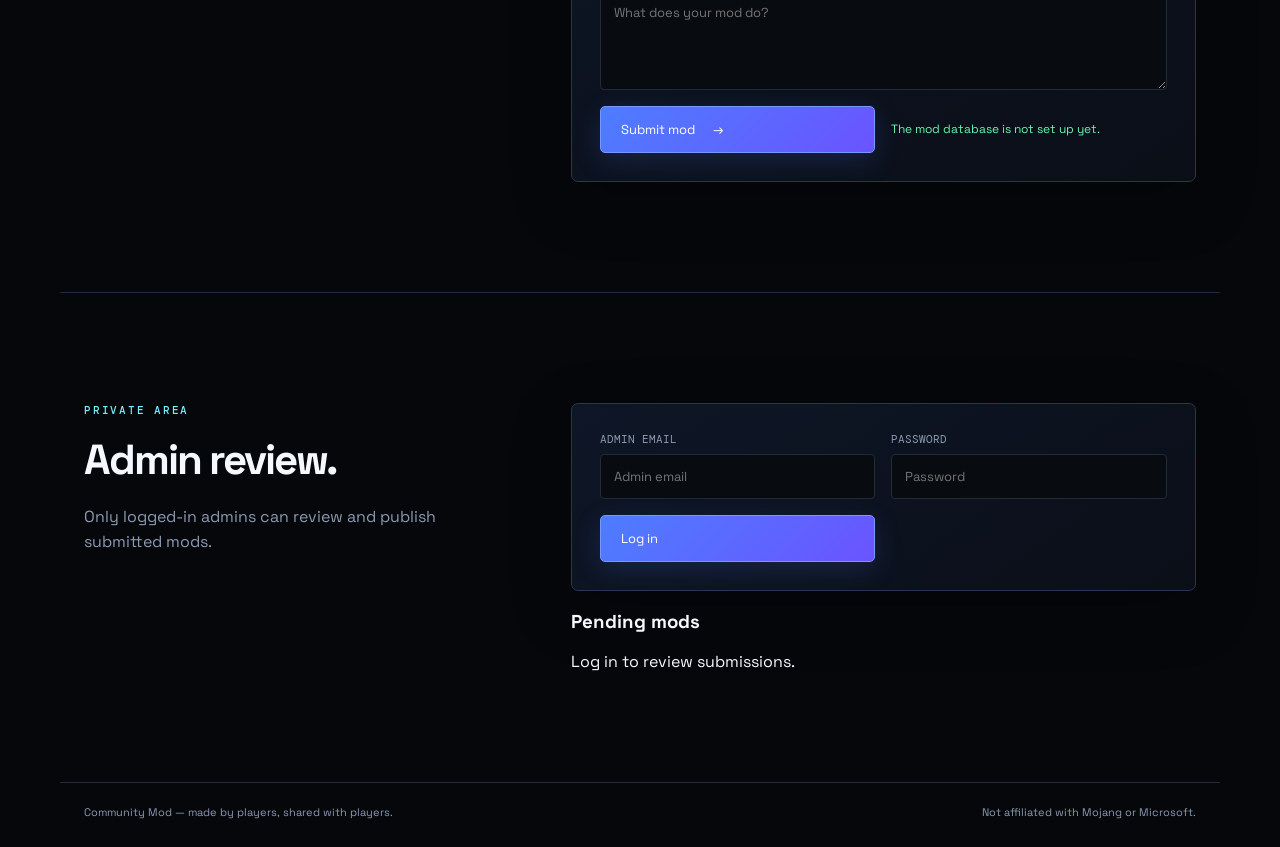
==== commit 6ffd11cb: "Load refreshed frontend styles" ====
--- a/index.html
+++ b/index.html
@@ -1 +1 @@
-<!doctype html><html lang="en"><head><meta charset="utf-8"><meta name="viewport" content="width=device-width,initial-scale=1"><meta name="description" content="Community Mod — share and download Minecraft mods."><title>Community Mod</title><link rel="stylesheet" href="./styles.css"><link rel="stylesheet" href="./mods.css"><link rel="stylesheet" href="./submit.css"></head><body><header class="topbar"><a class="brand" href="#home"><span class="brand-mark">C</span><span>Community Mod</span></a><nav class="nav"><a class="active" href="#home">Home</a><a href="#mods">Mods</a><a href="#submit">Submit a mod</a><a href="#about">About</a><a id="admin-nav" href="#admin" hidden>Admin</a></nav><a class="github-link" href="https://github.com/Alex232324e345/hahah" target="_blank" rel="noreferrer">GitHub ↗</a></header><main><section id="home" class="hero section-shell"><div class="hero-art" aria-hidden="true"><span>C</span></div><p class="eyebrow">COMMUNITY MODS · MINECRAFT</p><h1>Mods made by the<br><span>community.</span></h1><p class="lede">Download useful mods, share your own projects, and find new tools made by players like you.</p><div class="stats"><div><strong>1</strong><span>Published mods</span></div><div><strong>1.21.1</strong><span>Minecraft version</span></div><div><strong>100%</strong><span>Community made</span></div><div><strong>Free</strong><span>To download</span></div></div><div class="actions"><a class="button primary" href="#mods">Browse mods <span>→</span></a><a class="button ghost" href="#submit">Submit a mod</a></div></section><section id="mods" class="section-shell mods-section"><div class="section-heading"><div><p class="eyebrow">THE COMMUNITY LIBRARY</p><h2>Download a mod.</h2></div><a class="button ghost" href="#submit">Submit a mod ↓</a></div><div id="mod-list" class="mod-list"><article class="mod-card"><div class="mod-icon">SC</div><div class="mod-info"><div class="mod-title"><h3>Sus Chunk Finder</h3><span class="version">v0.1.0</span></div><p>Highlights chunks with likely player activity using growth signals and rotated deepslate detection.</p><div class="tag-row"><span>Meteor</span><span>1.21.1</span><span>Open source</span></div></div><a class="button primary download-button" href="https://github.com/Alex232324e345/hahah/releases" target="_blank" rel="noreferrer">Download ↗</a></article></div></section><section id="submit" class="submit-section section-shell"><div class="submit-copy"><p class="eyebrow">SHARE WITH THE COMMUNITY</p><h2>Submit your mod.</h2><p>Add a name, version, download link or mod file, and a short description. Your mod will appear in the library.</p></div><form id="mod-form" class="mod-form"><label>Mod name<input name="name" required maxlength="50" placeholder="My awesome mod"></label><label>Version<input name="version" required maxlength="20" placeholder="1.0.0"></label><label class="full">Download URL <span class="optional">or choose a file below</span><input name="url" type="url" placeholder="https://github.com/.../releases"></label><label class="full">Mod file <span class="optional">.jar, .zip, or .mrpack</span><input name="file" type="file" accept=".jar,.zip,.mrpack,application/java-archive,application/zip"></label><label class="full">Description<textarea name="description" required maxlength="180" placeholder="What does your mod do?"></textarea></label><button class="button primary" type="submit">Submit mod <span>→</span></button><p id="form-message" class="form-message" role="status"></p></form></section><section id="admin" class="submit-section section-shell" hidden><div class="submit-copy"><p class="eyebrow">PRIVATE AREA</p><h2>Admin review.</h2><p>Only logged-in admins can review and publish submitted mods.</p></div><div><form id="admin-login" class="mod-form"><label>Admin email<input name="email" type="email" placeholder="Admin email" required></label><label>Password<input name="password" type="password" placeholder="Password" required></label><button class="button primary" type="submit">Log in</button><p id="admin-message" class="form-message" role="status"></p></form><div id="admin-review"><h3>Pending mods</h3><div id="pending-mods">Log in to review submissions.</div></div></div></section></main><footer id="about" class="footer section-shell"><span>Community Mod — made by players, shared with players.</span><span>Not affiliated with Mojang or Microsoft.</span></footer><script src="./app.js?v=7"></script></body></html>
+<!doctype html><html lang="en"><head><meta charset="utf-8"><meta name="viewport" content="width=device-width,initial-scale=1"><meta name="description" content="Community Mod — share and download Minecraft mods."><title>Community Mod</title><link rel="stylesheet" href="./styles.css"><link rel="stylesheet" href="./mods.css"><link rel="stylesheet" href="./submit.css"></head><body><header class="topbar"><a class="brand" href="#home"><span class="brand-mark">C</span><span>Community Mod</span></a><nav class="nav"><a class="active" href="#home">Home</a><a href="#mods">Mods</a><a href="#submit">Submit a mod</a><a href="#about">About</a><a id="admin-nav" href="#admin" hidden>Admin</a></nav><a class="github-link" href="https://github.com/Alex232324e345/hahah" target="_blank" rel="noreferrer">GitHub ↗</a></header><main><section id="home" class="hero section-shell"><div class="hero-art" aria-hidden="true"><span>C</span></div><p class="eyebrow">COMMUNITY MODS · MINECRAFT</p><h1>Mods made by the<br><span>community.</span></h1><p class="lede">Download useful mods, share your own projects, and find new tools made by players like you.</p><div class="stats"><div><strong>1</strong><span>Published mods</span></div><div><strong>1.21.1</strong><span>Minecraft version</span></div><div><strong>100%</strong><span>Community made</span></div><div><strong>Free</strong><span>To download</span></div></div><div class="actions"><a class="button primary" href="#mods">Browse mods <span>→</span></a><a class="button ghost" href="#submit">Submit a mod</a></div></section><section id="mods" class="section-shell mods-section"><div class="section-heading"><div><p class="eyebrow">THE COMMUNITY LIBRARY</p><h2>Download a mod.</h2></div><a class="button ghost" href="#submit">Submit a mod ↓</a></div><div id="mod-list" class="mod-list"><article class="mod-card"><div class="mod-icon">SC</div><div class="mod-info"><div class="mod-title"><h3>Sus Chunk Finder</h3><span class="version">v0.1.0</span></div><p>Highlights chunks with likely player activity using growth signals and rotated deepslate detection.</p><div class="tag-row"><span>Meteor</span><span>1.21.1</span><span>Open source</span></div></div><a class="button primary download-button" href="https://github.com/Alex232324e345/hahah/releases" target="_blank" rel="noreferrer">Download ↗</a></article></div></section><section id="submit" class="submit-section section-shell"><div class="submit-copy"><p class="eyebrow">SHARE WITH THE COMMUNITY</p><h2>Submit your mod.</h2><p>Add a name, version, download link or mod file, and a short description. Your mod will appear in the library.</p></div><form id="mod-form" class="mod-form"><label>Mod name<input name="name" required maxlength="50" placeholder="My awesome mod"></label><label>Version<input name="version" required maxlength="20" placeholder="1.0.0"></label><label class="full">Download URL <span class="optional">or choose a file below</span><input name="url" type="url" placeholder="https://github.com/.../releases"></label><label class="full">Mod file <span class="optional">.jar, .zip, or .mrpack</span><input name="file" type="file" accept=".jar,.zip,.mrpack,application/java-archive,application/zip"></label><label class="full">Description<textarea name="description" required maxlength="180" placeholder="What does your mod do?"></textarea></label><button class="button primary" type="submit">Submit mod <span>→</span></button><p id="form-message" class="form-message" role="status"></p></form></section><section id="admin" class="submit-section section-shell" hidden><div class="submit-copy"><p class="eyebrow">PRIVATE AREA</p><h2>Admin review.</h2><p>Only logged-in admins can review and publish submitted mods.</p></div><div><form id="admin-login" class="mod-form"><label>Admin email<input name="email" type="email" placeholder="Admin email" required></label><label>Password<input name="password" type="password" placeholder="Password" required></label><button class="button primary" type="submit">Log in</button><p id="admin-message" class="form-message" role="status"></p></form><div id="admin-review"><h3>Pending mods</h3><div id="pending-mods">Log in to review submissions.</div></div></div></section></main><footer id="about" class="footer section-shell"><span>Community Mod — made by players, shared with players.</span><span>Not affiliated with Mojang or Microsoft.</span></footer><script src="./app.js?v=8"></script></body></html>
--- a/styles.css
+++ b/styles.css
@@ -1,2 +1,36 @@
 @import url('https://fonts.googleapis.com/css2?family=DM+Mono:wght@400;500&family=Space+Grotesk:wght@400;500;600;700&display=swap');
-:root{--bg:#07090c;--panel:#0e1218;--line:#222933;--muted:#8c96a5;--text:#f2f4f7;--blue:#3d7bff;--blue2:#8aacff;--green:#63e6a2}*{box-sizing:border-box}html{scroll-behavior:smooth}body{margin:0;background:var(--bg);color:var(--text);font-family:'Space Grotesk',system-ui,sans-serif}a{color:inherit;text-decoration:none}.topbar{height:72px;border-bottom:1px solid var(--line);display:flex;align-items:center;gap:42px;padding:0 max(24px,calc((100vw - 1160px)/2));position:sticky;top:0;background:rgba(7,9,12,.9);backdrop-filter:blur(16px);z-index:10}.brand{display:flex;align-items:center;gap:10px;font-weight:700;white-space:nowrap}.brand-mark{display:grid;place-items:center;width:30px;height:30px;border:1px solid var(--blue);color:var(--blue);font-family:'DM Mono',monospace;font-weight:500}.nav{display:flex;gap:25px;align-items:center;flex:1}.nav a,.github-link{font-size:13px;color:var(--muted);transition:color .2s}.nav a:hover,.nav a.active,.github-link:hover{color:var(--text)}.nav a.active{position:relative}.nav a.active:after{content:'';position:absolute;left:0;right:0;height:2px;background:var(--blue);bottom:-27px}.github-link{border:1px solid var(--line);padding:10px 14px;color:var(--text)}.section-shell{max-width:1160px;margin:auto;padding-left:24px;padding-right:24px}.hero{text-align:center;min-height:700px;padding-top:84px}.hero-art{margin:0 auto 28px;width:110px;height:110px;display:grid;place-items:center;font-family:'DM Mono',monospace;font-size:70px;color:var(--blue);text-shadow:10px 8px 0 #dce5ff;border:1px solid #293b61;transform:skew(-8deg);background:linear-gradient(135deg,#0d1b3a,#0a0d12)}.eyebrow{font:500 11px 'DM Mono',monospace;letter-spacing:.16em;color:var(--blue2);text-transform:uppercase;margin:0 0 16px}.hero h1{font-size:clamp(42px,7vw,76px);line-height:.98;letter-spacing:-.06em;margin:0 auto 24px;max-width:800px}.hero h1 span{color:var(--blue2)}.lede{color:var(--muted);line-height:1.7;max-width:590px;margin:0 auto;font-size:16px}.stats{display:flex;justify-content:center;gap:42px;margin:38px 0 32px}.stats div{display:grid;gap:4px}.stats strong{font:500 16px 'DM Mono',monospace}.stats span{font-size:11px;color:var(--muted)}.actions{display:flex;justify-content:center;gap:12px}.button{display:inline-flex;align-items:center;gap:18px;padding:14px 20px;border:1px solid var(--line);font-size:13px;transition:transform .2s,border-color .2s,background .2s}.button:hover{transform:translateY(-2px);border-color:#46649c}.button.primary{background:var(--blue);border-color:var(--blue);color:#fff}.button.primary:hover{background:#568bff}.button.ghost{color:var(--text)}.feature-section{padding-top:76px;padding-bottom:120px}.section-heading{display:flex;justify-content:space-between;align-items:end;gap:20px;margin-bottom:30px}.section-heading h2,.scanner h2,.download h2{font-size:38px;letter-spacing:-.045em;line-height:1.02;margin:0}.feature-grid{display:grid;grid-template-columns:repeat(3,1fr);gap:14px}.feature-card{border:1px solid var(--line);background:var(--panel);padding:26px;min-height:260px;display:flex;flex-direction:column}.feature-card.accent{border-color:#244d9d;background:linear-gradient(145deg,#101a31,#0e1218)}.feature-number{font:500 12px 'DM Mono',monospace;color:var(--blue2);margin-bottom:50px}.feature-card h3{font-size:22px;margin:0 0 12px}.feature-card p,.scanner p,.download p{color:var(--muted);line-height:1.6;font-size:14px;margin:0}.tag-row{display:flex;gap:8px;margin-top:auto;flex-wrap:wrap}.tag-row span{font:11px 'DM Mono',monospace;color:#aeb9c9;border:1px solid var(--line);padding:6px 8px}.scanner{border-top:1px solid var(--line);border-bottom:1px solid var(--line);display:grid;grid-template-columns:1fr 1fr;gap:80px;align-items:center;padding-top:100px;padding-bottom:100px}.scanner h2{margin-bottom:22px}.scanner p{max-width:430px;margin-bottom:24px}.text-link{font:13px 'DM Mono',monospace;color:var(--blue2)}.scanner-panel{border:1px solid var(--line);background:#0a0d12;padding:18px;box-shadow:0 20px 70px rgba(0,0,0,.25)}.panel-top,.panel-bottom{display:flex;justify-content:space-between;color:var(--muted);font:11px 'DM Mono',monospace}.live-dot{color:var(--green)}.map-grid{display:grid;grid-template-columns:repeat(6,1fr);gap:5px;margin:22px 0}.map-grid i{aspect-ratio:1;background:#131a22;border:1px solid #1d2935}.map-grid i.sus{background:rgba(61,123,255,.28);border-color:var(--blue)}.map-grid i.target{background:rgba(99,230,162,.23);border-color:var(--green);box-shadow:0 0 16px rgba(99,230,162,.25)}.panel-bottom b{color:var(--text);font-weight:400}.panel-bottom .blue{color:var(--blue2)}.download{padding-top:100px;padding-bottom:100px}.download-card{border:1px solid #244d9d;background:linear-gradient(120deg,#0f1d3c,#10141b 70%);display:flex;justify-content:space-between;gap:30px;padding:44px}.download h2{margin-bottom:18px}.download p{max-width:470px}.download-actions{display:flex;flex-direction:column;gap:10px;align-items:flex-start;justify-content:center;min-width:220px}.download-actions small{color:var(--muted);font:10px 'DM Mono',monospace;margin-top:8px}.footer{border-top:1px solid var(--line);display:flex;justify-content:space-between;padding-top:22px;padding-bottom:28px;font-size:11px;color:var(--muted)}@media(max-width:800px){.topbar{gap:16px}.nav{display:none}.github-link{margin-left:auto}.hero{padding-top:65px;min-height:auto;padding-bottom:90px}.stats{gap:18px;flex-wrap:wrap}.feature-grid,.scanner{grid-template-columns:1fr}.scanner{gap:40px}.download-card{display:block;padding:28px}.download-actions{margin-top:28px}.footer{display:block}.footer span{display:block;margin-bottom:8px}.section-heading{display:block}.section-heading h2{margin-top:12px}}@media(max-width:480px){.topbar{padding:0 16px}.brand{font-size:13px}.github-link{font-size:11px;padding:8px}.hero h1{font-size:44px}.stats{display:grid;grid-template-columns:1fr 1fr}.section-shell{padding-left:16px;padding-right:16px}.hero-art{width:86px;height:86px;font-size:54px}.actions{flex-direction:column}.button{justify-content:center}}
+
+:root{--bg:#05070b;--panel:rgba(13,18,28,.82);--line:#202c3b;--muted:#8b9ab0;--text:#f5f8ff;--blue:#4d7dff;--cyan:#72efff;--green:#67f5ad;--violet:#9b7cff}
+*{box-sizing:border-box}
+html{scroll-behavior:smooth}
+body{margin:0;min-height:100vh;background:radial-gradient(circle at 85% 8%,#182b60 0,transparent 28%),radial-gradient(circle at 12% 38%,#10263a 0,transparent 24%),var(--bg);color:var(--text);font-family:'Space Grotesk',system-ui,sans-serif}
+body:before{content:'';position:fixed;inset:0;pointer-events:none;opacity:.18;background-image:linear-gradient(#9cc7ff12 1px,transparent 1px),linear-gradient(90deg,#9cc7ff12 1px,transparent 1px);background-size:44px 44px;mask-image:linear-gradient(to bottom,black,transparent 75%);z-index:-1}
+a{color:inherit;text-decoration:none}
+button,input,textarea{font:inherit}
+.topbar{height:72px;border-bottom:1px solid #ffffff12;display:flex;align-items:center;gap:42px;padding:0 max(24px,calc((100vw - 1160px)/2));position:sticky;top:0;background:#070a10cc;backdrop-filter:blur(18px);z-index:10}
+.brand{display:flex;align-items:center;gap:10px;font-weight:700;white-space:nowrap}
+.brand-mark{display:grid;place-items:center;width:32px;height:32px;border:1px solid var(--cyan);color:var(--cyan);font-family:'DM Mono',monospace;box-shadow:0 0 24px #72efff33;transform:skew(-8deg)}
+.nav{display:flex;gap:25px;align-items:center;flex:1}
+.nav a,.github-link{font-size:13px;color:var(--muted);transition:color .2s,transform .2s}
+.nav a:hover,.nav a.active,.github-link:hover{color:var(--text);transform:translateY(-1px)}
+.nav a.active{position:relative}
+.nav a.active:after{content:'';position:absolute;left:0;right:0;height:2px;background:linear-gradient(90deg,var(--cyan),var(--blue));bottom:-27px;box-shadow:0 0 12px var(--blue)}
+.github-link{border:1px solid var(--line);padding:10px 14px;border-radius:4px;color:var(--text)}
+.section-shell{max-width:1160px;margin:auto;padding-left:24px;padding-right:24px}
+.hero{text-align:center;min-height:700px;padding-top:84px}
+.hero-art{margin:0 auto 28px;width:118px;height:118px;display:grid;place-items:center;font-family:'DM Mono',monospace;font-size:70px;color:var(--cyan);text-shadow:10px 8px 0 #dce5ff22;border:1px solid #466bc2;transform:skew(-8deg) rotate(-3deg);background:linear-gradient(135deg,#162b62,#0a101b);box-shadow:0 0 60px #4d7dff33, inset 0 0 30px #72efff0d}
+.eyebrow{font:500 11px 'DM Mono',monospace;letter-spacing:.16em;color:var(--cyan);text-transform:uppercase;margin:0 0 16px}
+.hero h1{font-size:clamp(42px,7vw,76px);line-height:.98;letter-spacing:-.06em;margin:0 auto 24px;max-width:800px}
+.hero h1 span{color:var(--cyan);text-shadow:0 0 30px #72efff33}
+.lede{color:var(--muted);line-height:1.7;max-width:590px;margin:0 auto;font-size:16px}
+.stats{display:flex;justify-content:center;gap:42px;margin:38px 0 32px}
+.stats div{display:grid;gap:4px}.stats strong{font:500 16px 'DM Mono',monospace;color:var(--cyan)}.stats span{font-size:11px;color:var(--muted)}
+.actions{display:flex;justify-content:center;gap:12px}
+.button{display:inline-flex;align-items:center;gap:18px;padding:14px 20px;border:1px solid var(--line);border-radius:5px;font-size:13px;transition:transform .2s,border-color .2s,background .2s,box-shadow .2s;cursor:pointer}
+.button:hover{transform:translateY(-2px);border-color:#688cff;box-shadow:0 10px 28px #0005}
+.button.primary{background:linear-gradient(135deg,var(--blue),#6a54ff);border-color:#7698ff;color:#fff;box-shadow:0 8px 28px #4d7dff2b}.button.primary:hover{background:linear-gradient(135deg,#668fff,#806cff)}
+.button.ghost{color:var(--text);background:#ffffff05}
+.refresh-button{display:inline-flex;align-items:center;gap:10px;margin:0 0 28px;padding:11px 16px;border:1px solid #4067c7;border-radius:5px;background:#101c39;color:var(--cyan);font:500 12px 'DM Mono',monospace;cursor:pointer;transition:transform .2s,background .2s,box-shadow .2s}.refresh-button:hover{transform:translateY(-2px);background:#182b58;box-shadow:0 8px 25px #4d7dff33}
+.footer{border-top:1px solid var(--line);display:flex;justify-content:space-between;padding-top:22px;padding-bottom:28px;font-size:11px;color:var(--muted)}
+@media(max-width:800px){.topbar{gap:16px}.nav{display:none}.github-link{margin-left:auto}.hero{padding-top:65px;min-height:auto;padding-bottom:90px}.stats{gap:18px;flex-wrap:wrap}.footer{display:block}.footer span{display:block;margin-bottom:8px}}
+@media(max-width:480px){.topbar{padding:0 16px}.brand{font-size:13px}.github-link{font-size:11px;padding:8px}.hero h1{font-size:44px}.stats{display:grid;grid-template-columns:1fr 1fr}.section-shell{padding-left:16px;padding-right:16px}.hero-art{width:86px;height:86px;font-size:54px}.actions{flex-direction:column}.button{justify-content:center}}
--- a/mods.css
+++ b/mods.css
@@ -1,3 +1,3 @@
 .mods-section{padding-top:76px;padding-bottom:90px;border-bottom:1px solid var(--line)}
-.mod-list{display:grid;gap:14px}.mod-card{display:flex;align-items:center;gap:22px;border:1px solid #244d9d;background:linear-gradient(110deg,#0f1d3c,#0e1218 68%);padding:22px}.mod-icon{display:grid;place-items:center;flex:0 0 64px;height:64px;background:#101a31;border:1px solid var(--blue);color:var(--blue2);font:500 16px 'DM Mono',monospace}.mod-info{flex:1}.mod-title{display:flex;align-items:center;gap:12px}.mod-title h3{font-size:20px;margin:0}.version{font:11px 'DM Mono',monospace;color:var(--green);border:1px solid #255c46;padding:5px 7px}.mod-info p{color:var(--muted);font-size:14px;line-height:1.5;margin:8px 0 13px}.download-button{white-space:nowrap}.empty-mod{display:flex;align-items:center;gap:18px;border:1px dashed var(--line);padding:20px 22px;color:var(--muted)}.empty-mod>span{font-size:28px;color:var(--blue2)}.empty-mod strong{display:block;color:var(--text);font-size:14px}.empty-mod p{font-size:12px;margin:5px 0 0}.empty-mod .text-link{margin-left:auto;white-space:nowrap}
+.mod-list{display:grid;gap:14px}.mod-card{display:flex;align-items:center;gap:22px;border:1px solid #294a8e;border-radius:7px;background:linear-gradient(110deg,#0f1d3cdd,#0e1218dd 68%);padding:22px;box-shadow:0 16px 45px #0003;transition:transform .2s,border-color .2s,box-shadow .2s}.mod-card:hover{transform:translateY(-3px);border-color:#6b93ff;box-shadow:0 18px 50px #0006,0 0 30px #4d7dff18}.mod-icon{display:grid;place-items:center;flex:0 0 64px;height:64px;background:linear-gradient(145deg,#172c60,#101827);border:1px solid var(--blue);border-radius:5px;color:var(--cyan);font:500 16px 'DM Mono',monospace;box-shadow:inset 0 0 20px #72efff0b}.mod-info{flex:1}.mod-title{display:flex;align-items:center;gap:12px}.mod-title h3{font-size:20px;margin:0}.version{font:11px 'DM Mono',monospace;color:var(--green);border:1px solid #255c46;padding:5px 7px;border-radius:3px}.mod-info p{color:var(--muted);font-size:14px;line-height:1.5;margin:8px 0 13px}.download-button{white-space:nowrap}.empty-mod{display:flex;align-items:center;gap:18px;border:1px dashed var(--line);padding:20px 22px;color:var(--muted)}.empty-mod>span{font-size:28px;color:var(--cyan)}.empty-mod strong{display:block;color:var(--text);font-size:14px}.empty-mod p{font-size:12px;margin:5px 0 0}.empty-mod .text-link{margin-left:auto;white-space:nowrap}
 @media(max-width:800px){.mod-card{align-items:flex-start;flex-wrap:wrap}.download-button{margin-left:86px}.empty-mod{align-items:flex-start;flex-wrap:wrap}.empty-mod .text-link{margin-left:0}}
--- a/submit.css
+++ b/submit.css
@@ -1,2 +1,2 @@
-.submit-section{display:grid;grid-template-columns:.8fr 1.2fr;gap:70px;padding-top:110px;padding-bottom:110px;border-top:1px solid var(--line)}.submit-copy h2{font-size:42px;letter-spacing:-.05em;margin:0 0 18px}.submit-copy>p:last-child{max-width:390px;color:var(--muted);line-height:1.6}.mod-form{display:grid;grid-template-columns:1fr 1fr;gap:16px;padding:28px;border:1px solid var(--line);background:var(--panel)}.mod-form label{display:grid;gap:8px;color:var(--muted);font:11px 'DM Mono',monospace;text-transform:uppercase}.mod-form label.full{grid-column:1/-1}.mod-form input,.mod-form textarea{width:100%;border:1px solid var(--line);background:#080b10;color:var(--text);padding:13px;font:13px 'Space Grotesk',sans-serif;outline:none}.mod-form input[type=file]{padding:9px;color:var(--muted)}.mod-form textarea{min-height:100px;resize:vertical}.mod-form input:focus,.mod-form textarea:focus{border-color:var(--blue)}.optional{color:#667384;text-transform:none}.form-message{color:var(--green);font-size:12px;align-self:center;margin:0}.user-mod{border-color:#315dba}
+.submit-section{display:grid;grid-template-columns:.8fr 1.2fr;gap:70px;padding-top:110px;padding-bottom:110px;border-top:1px solid var(--line)}.submit-copy h2{font-size:42px;letter-spacing:-.05em;margin:0 0 18px}.submit-copy>p:last-child{max-width:390px;color:var(--muted);line-height:1.6}.mod-form{display:grid;grid-template-columns:1fr 1fr;gap:16px;padding:28px;border:1px solid #273753;border-radius:7px;background:linear-gradient(145deg,#101a2cdd,#0c111add);box-shadow:0 18px 60px #0004}.mod-form label{display:grid;gap:8px;color:var(--muted);font:11px 'DM Mono',monospace;text-transform:uppercase}.mod-form label.full{grid-column:1/-1}.mod-form input,.mod-form textarea{width:100%;border:1px solid var(--line);border-radius:4px;background:#080b10;color:var(--text);padding:13px;font:13px 'Space Grotesk',sans-serif;outline:none;transition:border-color .2s,box-shadow .2s}.mod-form input[type=file]{padding:9px;color:var(--muted)}.mod-form textarea{min-height:100px;resize:vertical}.mod-form input:focus,.mod-form textarea:focus{border-color:var(--cyan);box-shadow:0 0 0 3px #72efff12}.optional{color:#667384;text-transform:none}.form-message{color:var(--green);font-size:12px;align-self:center;margin:0}.user-mod{border-color:#315dba}
 @media(max-width:800px){.submit-section{grid-template-columns:1fr;gap:35px}.mod-form{grid-template-columns:1fr}.mod-form label.full{grid-column:auto}}
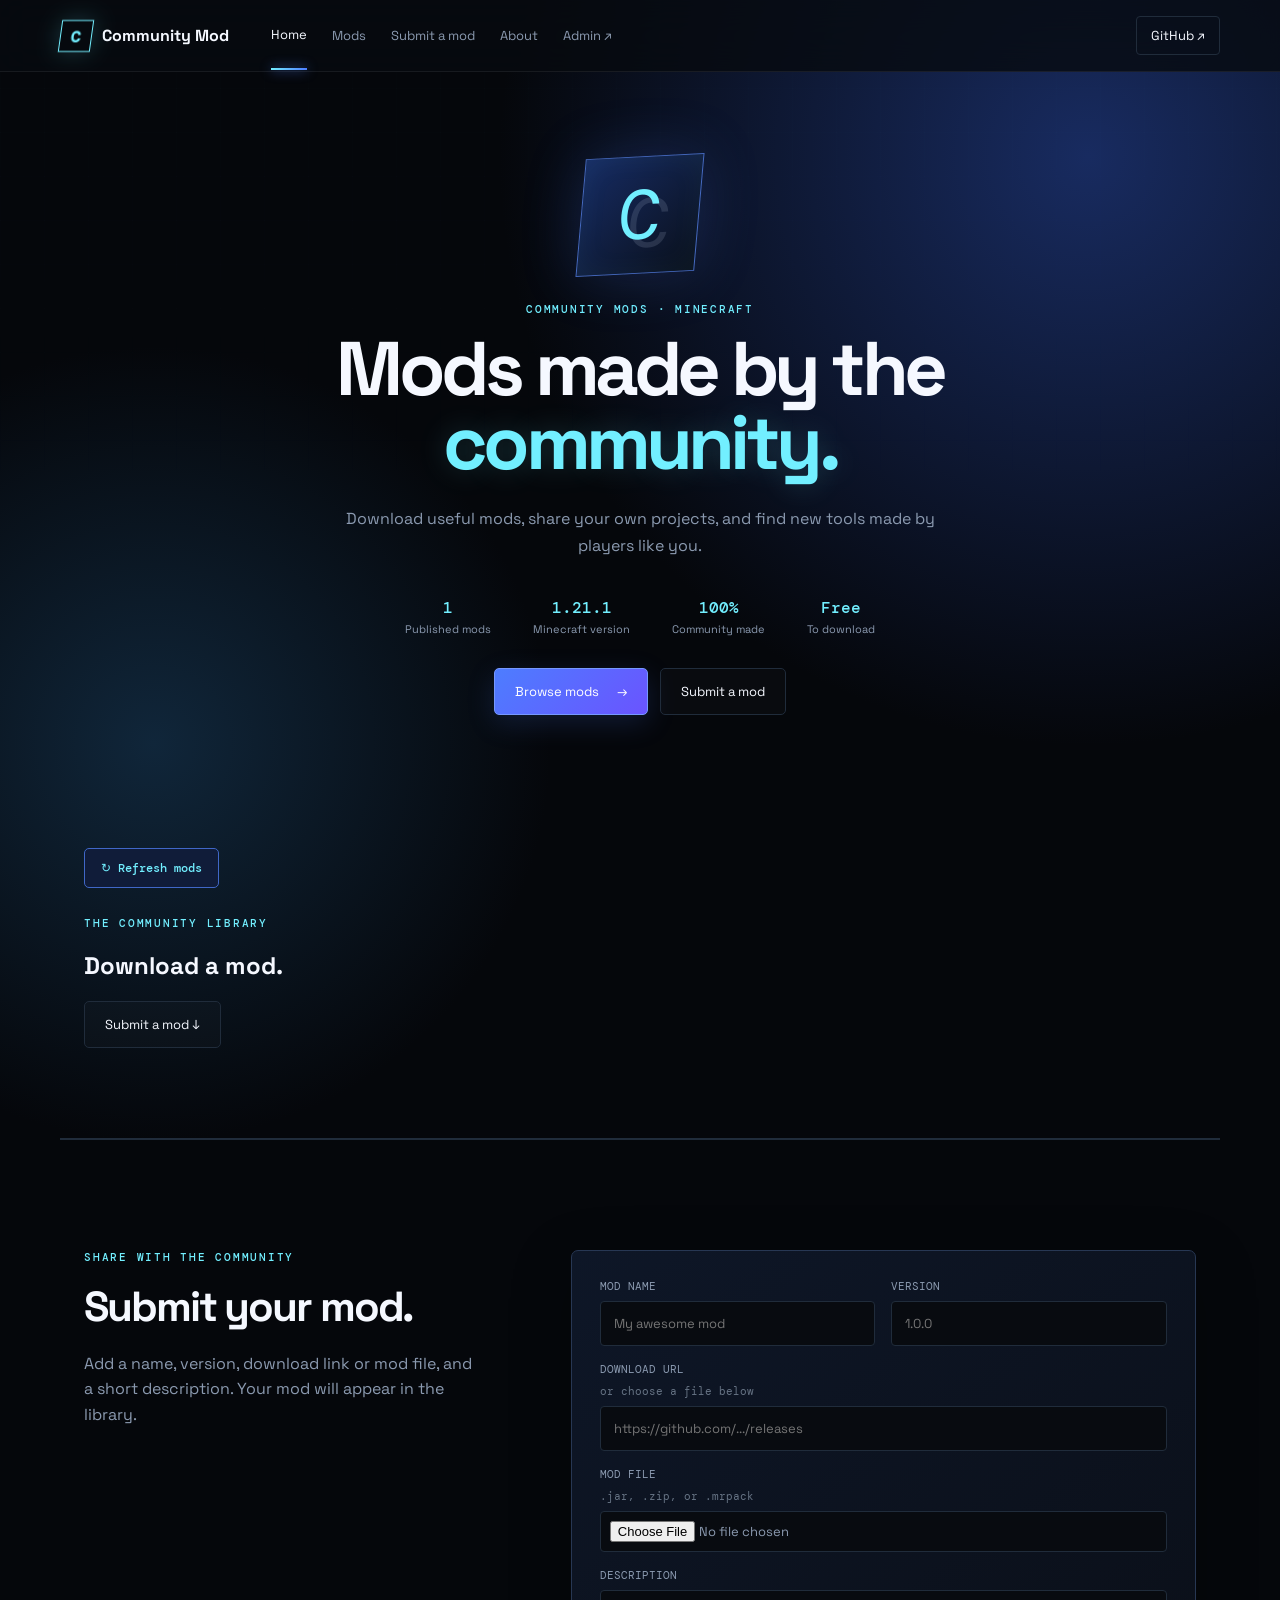
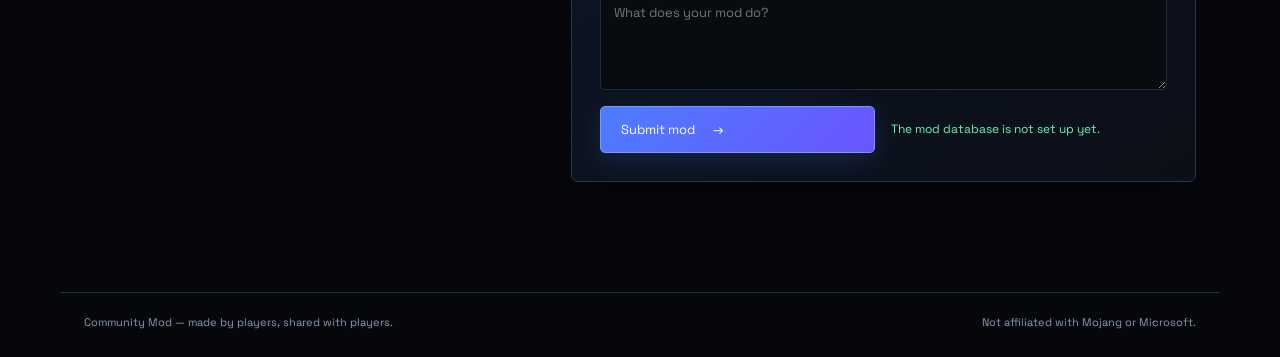
==== commit d4f3671f: "Move admin review out of public page" ====
--- a/index.html
+++ b/index.html
@@ -1 +1 @@
-<!doctype html><html lang="en"><head><meta charset="utf-8"><meta name="viewport" content="width=device-width,initial-scale=1"><meta name="description" content="Community Mod — share and download Minecraft mods."><title>Community Mod</title><link rel="stylesheet" href="./styles.css"><link rel="stylesheet" href="./mods.css"><link rel="stylesheet" href="./submit.css"></head><body><header class="topbar"><a class="brand" href="#home"><span class="brand-mark">C</span><span>Community Mod</span></a><nav class="nav"><a class="active" href="#home">Home</a><a href="#mods">Mods</a><a href="#submit">Submit a mod</a><a href="#about">About</a><a id="admin-nav" href="#admin" hidden>Admin</a></nav><a class="github-link" href="https://github.com/Alex232324e345/hahah" target="_blank" rel="noreferrer">GitHub ↗</a></header><main><section id="home" class="hero section-shell"><div class="hero-art" aria-hidden="true"><span>C</span></div><p class="eyebrow">COMMUNITY MODS · MINECRAFT</p><h1>Mods made by the<br><span>community.</span></h1><p class="lede">Download useful mods, share your own projects, and find new tools made by players like you.</p><div class="stats"><div><strong>1</strong><span>Published mods</span></div><div><strong>1.21.1</strong><span>Minecraft version</span></div><div><strong>100%</strong><span>Community made</span></div><div><strong>Free</strong><span>To download</span></div></div><div class="actions"><a class="button primary" href="#mods">Browse mods <span>→</span></a><a class="button ghost" href="#submit">Submit a mod</a></div></section><section id="mods" class="section-shell mods-section"><div class="section-heading"><div><p class="eyebrow">THE COMMUNITY LIBRARY</p><h2>Download a mod.</h2></div><a class="button ghost" href="#submit">Submit a mod ↓</a></div><div id="mod-list" class="mod-list"><article class="mod-card"><div class="mod-icon">SC</div><div class="mod-info"><div class="mod-title"><h3>Sus Chunk Finder</h3><span class="version">v0.1.0</span></div><p>Highlights chunks with likely player activity using growth signals and rotated deepslate detection.</p><div class="tag-row"><span>Meteor</span><span>1.21.1</span><span>Open source</span></div></div><a class="button primary download-button" href="https://github.com/Alex232324e345/hahah/releases" target="_blank" rel="noreferrer">Download ↗</a></article></div></section><section id="submit" class="submit-section section-shell"><div class="submit-copy"><p class="eyebrow">SHARE WITH THE COMMUNITY</p><h2>Submit your mod.</h2><p>Add a name, version, download link or mod file, and a short description. Your mod will appear in the library.</p></div><form id="mod-form" class="mod-form"><label>Mod name<input name="name" required maxlength="50" placeholder="My awesome mod"></label><label>Version<input name="version" required maxlength="20" placeholder="1.0.0"></label><label class="full">Download URL <span class="optional">or choose a file below</span><input name="url" type="url" placeholder="https://github.com/.../releases"></label><label class="full">Mod file <span class="optional">.jar, .zip, or .mrpack</span><input name="file" type="file" accept=".jar,.zip,.mrpack,application/java-archive,application/zip"></label><label class="full">Description<textarea name="description" required maxlength="180" placeholder="What does your mod do?"></textarea></label><button class="button primary" type="submit">Submit mod <span>→</span></button><p id="form-message" class="form-message" role="status"></p></form></section><section id="admin" class="submit-section section-shell" hidden><div class="submit-copy"><p class="eyebrow">PRIVATE AREA</p><h2>Admin review.</h2><p>Only logged-in admins can review and publish submitted mods.</p></div><div><form id="admin-login" class="mod-form"><label>Admin email<input name="email" type="email" placeholder="Admin email" required></label><label>Password<input name="password" type="password" placeholder="Password" required></label><button class="button primary" type="submit">Log in</button><p id="admin-message" class="form-message" role="status"></p></form><div id="admin-review"><h3>Pending mods</h3><div id="pending-mods">Log in to review submissions.</div></div></div></section></main><footer id="about" class="footer section-shell"><span>Community Mod — made by players, shared with players.</span><span>Not affiliated with Mojang or Microsoft.</span></footer><script src="./app.js?v=8"></script></body></html>
+<!doctype html><html lang="en"><head><meta charset="utf-8"><meta name="viewport" content="width=device-width,initial-scale=1"><meta name="description" content="Community Mod — share and download Minecraft mods."><title>Community Mod</title><link rel="stylesheet" href="./styles.css"><link rel="stylesheet" href="./mods.css"><link rel="stylesheet" href="./submit.css"></head><body><header class="topbar"><a class="brand" href="#home"><span class="brand-mark">C</span><span>Community Mod</span></a><nav class="nav"><a class="active" href="#home">Home</a><a href="#mods">Mods</a><a href="#submit">Submit a mod</a><a href="#about">About</a><a href="./admin.html" target="_blank" rel="noreferrer">Admin ↗</a></nav><a class="github-link" href="https://github.com/Alex232324e345/hahah" target="_blank" rel="noreferrer">GitHub ↗</a></header><main><section id="home" class="hero section-shell"><div class="hero-art" aria-hidden="true"><span>C</span></div><p class="eyebrow">COMMUNITY MODS · MINECRAFT</p><h1>Mods made by the<br><span>community.</span></h1><p class="lede">Download useful mods, share your own projects, and find new tools made by players like you.</p><div class="stats"><div><strong>1</strong><span>Published mods</span></div><div><strong>1.21.1</strong><span>Minecraft version</span></div><div><strong>100%</strong><span>Community made</span></div><div><strong>Free</strong><span>To download</span></div></div><div class="actions"><a class="button primary" href="#mods">Browse mods <span>→</span></a><a class="button ghost" href="#submit">Submit a mod</a></div></section><section id="mods" class="section-shell mods-section"><div class="section-heading"><div><p class="eyebrow">THE COMMUNITY LIBRARY</p><h2>Download a mod.</h2></div><a class="button ghost" href="#submit">Submit a mod ↓</a></div><div id="mod-list" class="mod-list"><article class="mod-card"><div class="mod-icon">SC</div><div class="mod-info"><div class="mod-title"><h3>Sus Chunk Finder</h3><span class="version">v0.1.0</span></div><p>Highlights chunks with likely player activity using growth signals and rotated deepslate detection.</p><div class="tag-row"><span>Meteor</span><span>1.21.1</span><span>Open source</span></div></div><a class="button primary download-button" href="https://github.com/Alex232324e345/hahah/releases" target="_blank" rel="noreferrer">Download ↗</a></article></div></section><section id="submit" class="submit-section section-shell"><div class="submit-copy"><p class="eyebrow">SHARE WITH THE COMMUNITY</p><h2>Submit your mod.</h2><p>Add a name, version, download link or mod file, and a short description. Your mod will appear in the library.</p></div><form id="mod-form" class="mod-form"><label>Mod name<input name="name" required maxlength="50" placeholder="My awesome mod"></label><label>Version<input name="version" required maxlength="20" placeholder="1.0.0"></label><label class="full">Download URL <span class="optional">or choose a file below</span><input name="url" type="url" placeholder="https://github.com/.../releases"></label><label class="full">Mod file <span class="optional">.jar, .zip, or .mrpack</span><input name="file" type="file" accept=".jar,.zip,.mrpack,application/java-archive,application/zip"></label><label class="full">Description<textarea name="description" required maxlength="180" placeholder="What does your mod do?"></textarea></label><button class="button primary" type="submit">Submit mod <span>→</span></button><p id="form-message" class="form-message" role="status"></p></form></section></main><footer id="about" class="footer section-shell"><span>Community Mod — made by players, shared with players.</span><span>Not affiliated with Mojang or Microsoft.</span></footer><script src="./app.js?v=8"></script></body></html>
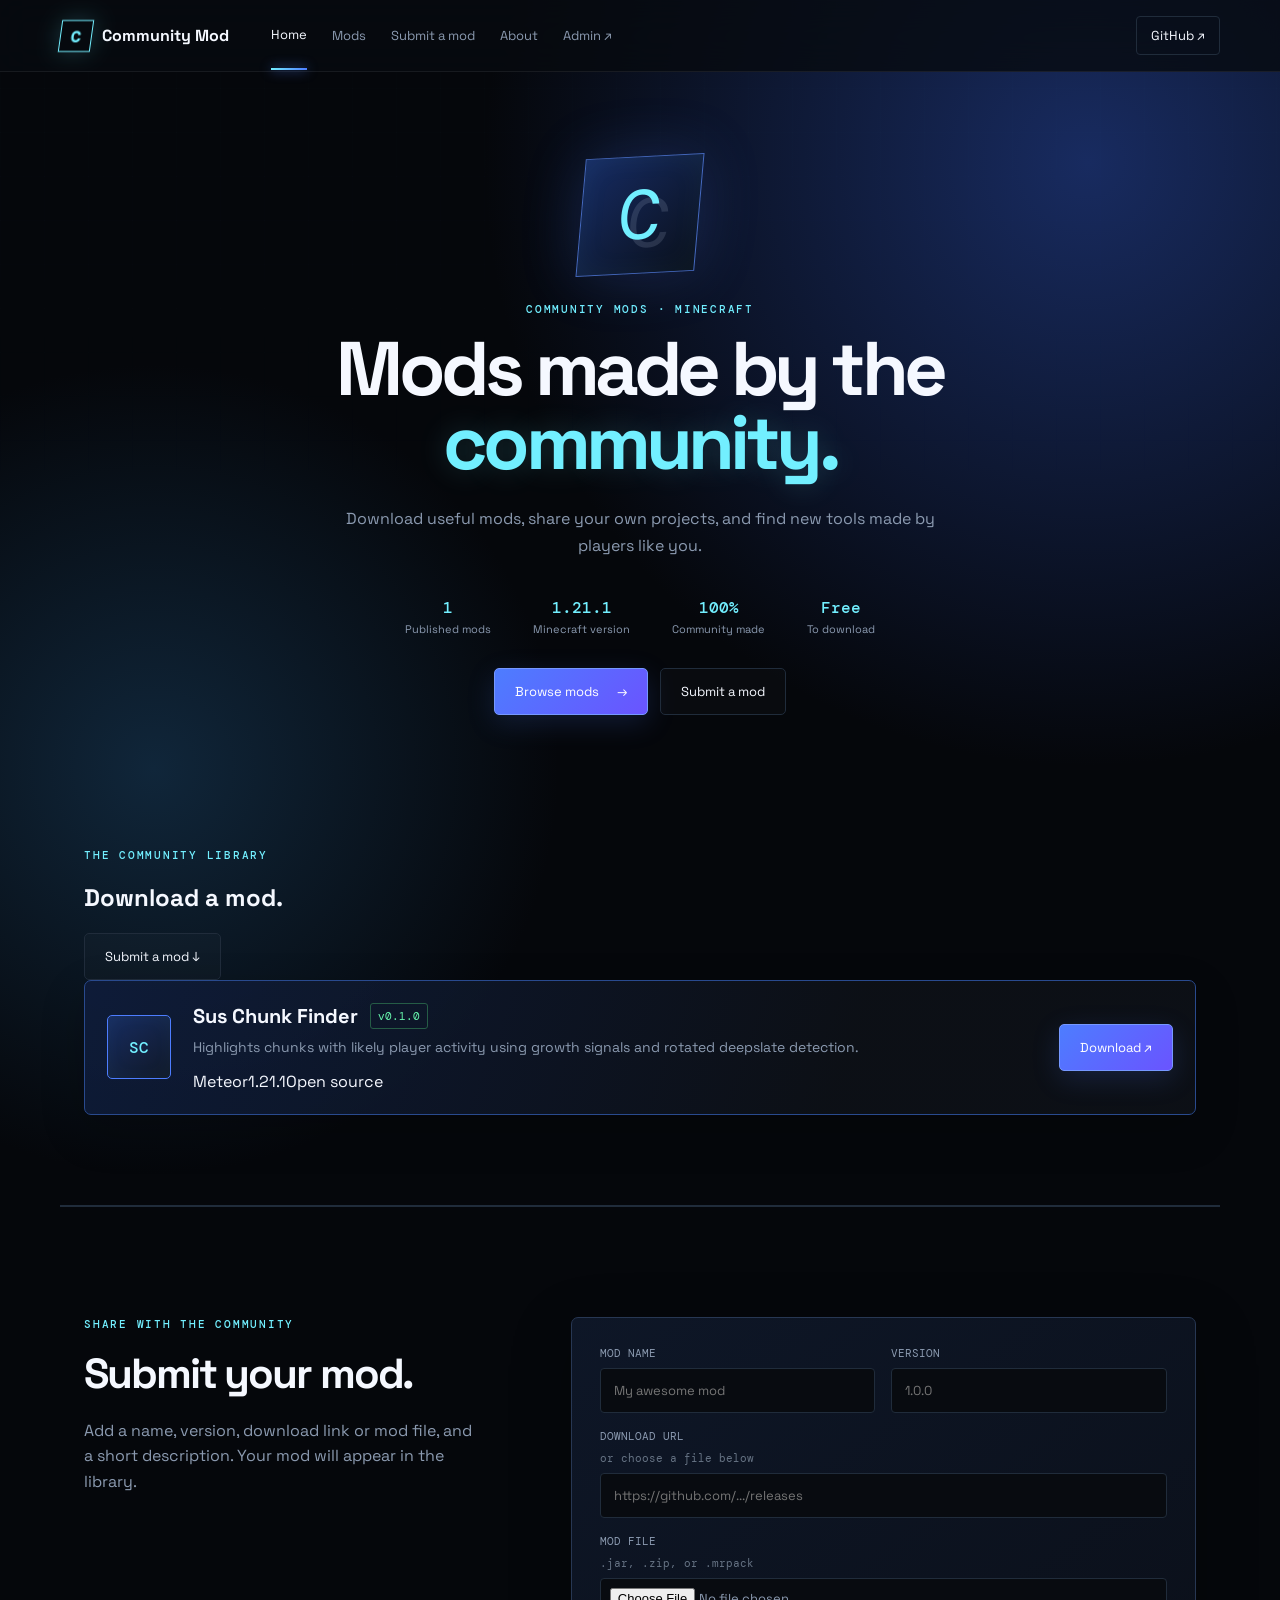
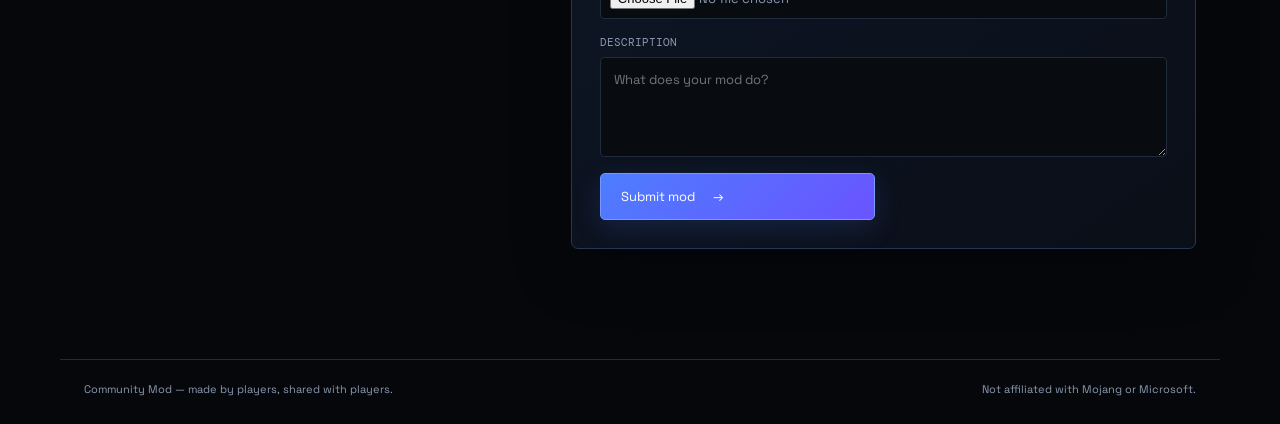
==== commit f913137d: "Load separated admin logic" ====
--- a/index.html
+++ b/index.html
@@ -1 +1 @@
-<!doctype html><html lang="en"><head><meta charset="utf-8"><meta name="viewport" content="width=device-width,initial-scale=1"><meta name="description" content="Community Mod — share and download Minecraft mods."><title>Community Mod</title><link rel="stylesheet" href="./styles.css"><link rel="stylesheet" href="./mods.css"><link rel="stylesheet" href="./submit.css"></head><body><header class="topbar"><a class="brand" href="#home"><span class="brand-mark">C</span><span>Community Mod</span></a><nav class="nav"><a class="active" href="#home">Home</a><a href="#mods">Mods</a><a href="#submit">Submit a mod</a><a href="#about">About</a><a href="./admin.html" target="_blank" rel="noreferrer">Admin ↗</a></nav><a class="github-link" href="https://github.com/Alex232324e345/hahah" target="_blank" rel="noreferrer">GitHub ↗</a></header><main><section id="home" class="hero section-shell"><div class="hero-art" aria-hidden="true"><span>C</span></div><p class="eyebrow">COMMUNITY MODS · MINECRAFT</p><h1>Mods made by the<br><span>community.</span></h1><p class="lede">Download useful mods, share your own projects, and find new tools made by players like you.</p><div class="stats"><div><strong>1</strong><span>Published mods</span></div><div><strong>1.21.1</strong><span>Minecraft version</span></div><div><strong>100%</strong><span>Community made</span></div><div><strong>Free</strong><span>To download</span></div></div><div class="actions"><a class="button primary" href="#mods">Browse mods <span>→</span></a><a class="button ghost" href="#submit">Submit a mod</a></div></section><section id="mods" class="section-shell mods-section"><div class="section-heading"><div><p class="eyebrow">THE COMMUNITY LIBRARY</p><h2>Download a mod.</h2></div><a class="button ghost" href="#submit">Submit a mod ↓</a></div><div id="mod-list" class="mod-list"><article class="mod-card"><div class="mod-icon">SC</div><div class="mod-info"><div class="mod-title"><h3>Sus Chunk Finder</h3><span class="version">v0.1.0</span></div><p>Highlights chunks with likely player activity using growth signals and rotated deepslate detection.</p><div class="tag-row"><span>Meteor</span><span>1.21.1</span><span>Open source</span></div></div><a class="button primary download-button" href="https://github.com/Alex232324e345/hahah/releases" target="_blank" rel="noreferrer">Download ↗</a></article></div></section><section id="submit" class="submit-section section-shell"><div class="submit-copy"><p class="eyebrow">SHARE WITH THE COMMUNITY</p><h2>Submit your mod.</h2><p>Add a name, version, download link or mod file, and a short description. Your mod will appear in the library.</p></div><form id="mod-form" class="mod-form"><label>Mod name<input name="name" required maxlength="50" placeholder="My awesome mod"></label><label>Version<input name="version" required maxlength="20" placeholder="1.0.0"></label><label class="full">Download URL <span class="optional">or choose a file below</span><input name="url" type="url" placeholder="https://github.com/.../releases"></label><label class="full">Mod file <span class="optional">.jar, .zip, or .mrpack</span><input name="file" type="file" accept=".jar,.zip,.mrpack,application/java-archive,application/zip"></label><label class="full">Description<textarea name="description" required maxlength="180" placeholder="What does your mod do?"></textarea></label><button class="button primary" type="submit">Submit mod <span>→</span></button><p id="form-message" class="form-message" role="status"></p></form></section></main><footer id="about" class="footer section-shell"><span>Community Mod — made by players, shared with players.</span><span>Not affiliated with Mojang or Microsoft.</span></footer><script src="./app.js?v=8"></script></body></html>
+<!doctype html><html lang="en"><head><meta charset="utf-8"><meta name="viewport" content="width=device-width,initial-scale=1"><meta name="description" content="Community Mod — share and download Minecraft mods."><title>Community Mod</title><link rel="stylesheet" href="./styles.css"><link rel="stylesheet" href="./mods.css"><link rel="stylesheet" href="./submit.css"></head><body><header class="topbar"><a class="brand" href="#home"><span class="brand-mark">C</span><span>Community Mod</span></a><nav class="nav"><a class="active" href="#home">Home</a><a href="#mods">Mods</a><a href="#submit">Submit a mod</a><a href="#about">About</a><a href="./admin.html" target="_blank" rel="noreferrer">Admin ↗</a></nav><a class="github-link" href="https://github.com/Alex232324e345/hahah" target="_blank" rel="noreferrer">GitHub ↗</a></header><main><section id="home" class="hero section-shell"><div class="hero-art" aria-hidden="true"><span>C</span></div><p class="eyebrow">COMMUNITY MODS · MINECRAFT</p><h1>Mods made by the<br><span>community.</span></h1><p class="lede">Download useful mods, share your own projects, and find new tools made by players like you.</p><div class="stats"><div><strong>1</strong><span>Published mods</span></div><div><strong>1.21.1</strong><span>Minecraft version</span></div><div><strong>100%</strong><span>Community made</span></div><div><strong>Free</strong><span>To download</span></div></div><div class="actions"><a class="button primary" href="#mods">Browse mods <span>→</span></a><a class="button ghost" href="#submit">Submit a mod</a></div></section><section id="mods" class="section-shell mods-section"><div class="section-heading"><div><p class="eyebrow">THE COMMUNITY LIBRARY</p><h2>Download a mod.</h2></div><a class="button ghost" href="#submit">Submit a mod ↓</a></div><div id="mod-list" class="mod-list"><article class="mod-card"><div class="mod-icon">SC</div><div class="mod-info"><div class="mod-title"><h3>Sus Chunk Finder</h3><span class="version">v0.1.0</span></div><p>Highlights chunks with likely player activity using growth signals and rotated deepslate detection.</p><div class="tag-row"><span>Meteor</span><span>1.21.1</span><span>Open source</span></div></div><a class="button primary download-button" href="https://github.com/Alex232324e345/hahah/releases" target="_blank" rel="noreferrer">Download ↗</a></article></div></section><section id="submit" class="submit-section section-shell"><div class="submit-copy"><p class="eyebrow">SHARE WITH THE COMMUNITY</p><h2>Submit your mod.</h2><p>Add a name, version, download link or mod file, and a short description. Your mod will appear in the library.</p></div><form id="mod-form" class="mod-form"><label>Mod name<input name="name" required maxlength="50" placeholder="My awesome mod"></label><label>Version<input name="version" required maxlength="20" placeholder="1.0.0"></label><label class="full">Download URL <span class="optional">or choose a file below</span><input name="url" type="url" placeholder="https://github.com/.../releases"></label><label class="full">Mod file <span class="optional">.jar, .zip, or .mrpack</span><input name="file" type="file" accept=".jar,.zip,.mrpack,application/java-archive,application/zip"></label><label class="full">Description<textarea name="description" required maxlength="180" placeholder="What does your mod do?"></textarea></label><button class="button primary" type="submit">Submit mod <span>→</span></button><p id="form-message" class="form-message" role="status"></p></form></section></main><footer id="about" class="footer section-shell"><span>Community Mod — made by players, shared with players.</span><span>Not affiliated with Mojang or Microsoft.</span></footer><script src="./app.js?v=9"></script></body></html>
--- a/submit.css
+++ b/submit.css
@@ -1,2 +1,4 @@
 .submit-section{display:grid;grid-template-columns:.8fr 1.2fr;gap:70px;padding-top:110px;padding-bottom:110px;border-top:1px solid var(--line)}.submit-copy h2{font-size:42px;letter-spacing:-.05em;margin:0 0 18px}.submit-copy>p:last-child{max-width:390px;color:var(--muted);line-height:1.6}.mod-form{display:grid;grid-template-columns:1fr 1fr;gap:16px;padding:28px;border:1px solid #273753;border-radius:7px;background:linear-gradient(145deg,#101a2cdd,#0c111add);box-shadow:0 18px 60px #0004}.mod-form label{display:grid;gap:8px;color:var(--muted);font:11px 'DM Mono',monospace;text-transform:uppercase}.mod-form label.full{grid-column:1/-1}.mod-form input,.mod-form textarea{width:100%;border:1px solid var(--line);border-radius:4px;background:#080b10;color:var(--text);padding:13px;font:13px 'Space Grotesk',sans-serif;outline:none;transition:border-color .2s,box-shadow .2s}.mod-form input[type=file]{padding:9px;color:var(--muted)}.mod-form textarea{min-height:100px;resize:vertical}.mod-form input:focus,.mod-form textarea:focus{border-color:var(--cyan);box-shadow:0 0 0 3px #72efff12}.optional{color:#667384;text-transform:none}.form-message{color:var(--green);font-size:12px;align-self:center;margin:0}.user-mod{border-color:#315dba}
 @media(max-width:800px){.submit-section{grid-template-columns:1fr;gap:35px}.mod-form{grid-template-columns:1fr}.mod-form label.full{grid-column:auto}}
+
+.admin-review{margin-top:22px;padding:22px;border:1px solid var(--line);border-radius:7px;background:#0a101bd9}.admin-review h2{margin:0 0 16px;font-size:22px}.pending-mod-row{display:flex;align-items:center;justify-content:space-between;gap:16px;padding:13px 0;border-top:1px solid var(--line);color:var(--muted);font-size:13px}.pending-mod-row .button{padding:9px 13px;font-size:12px}
